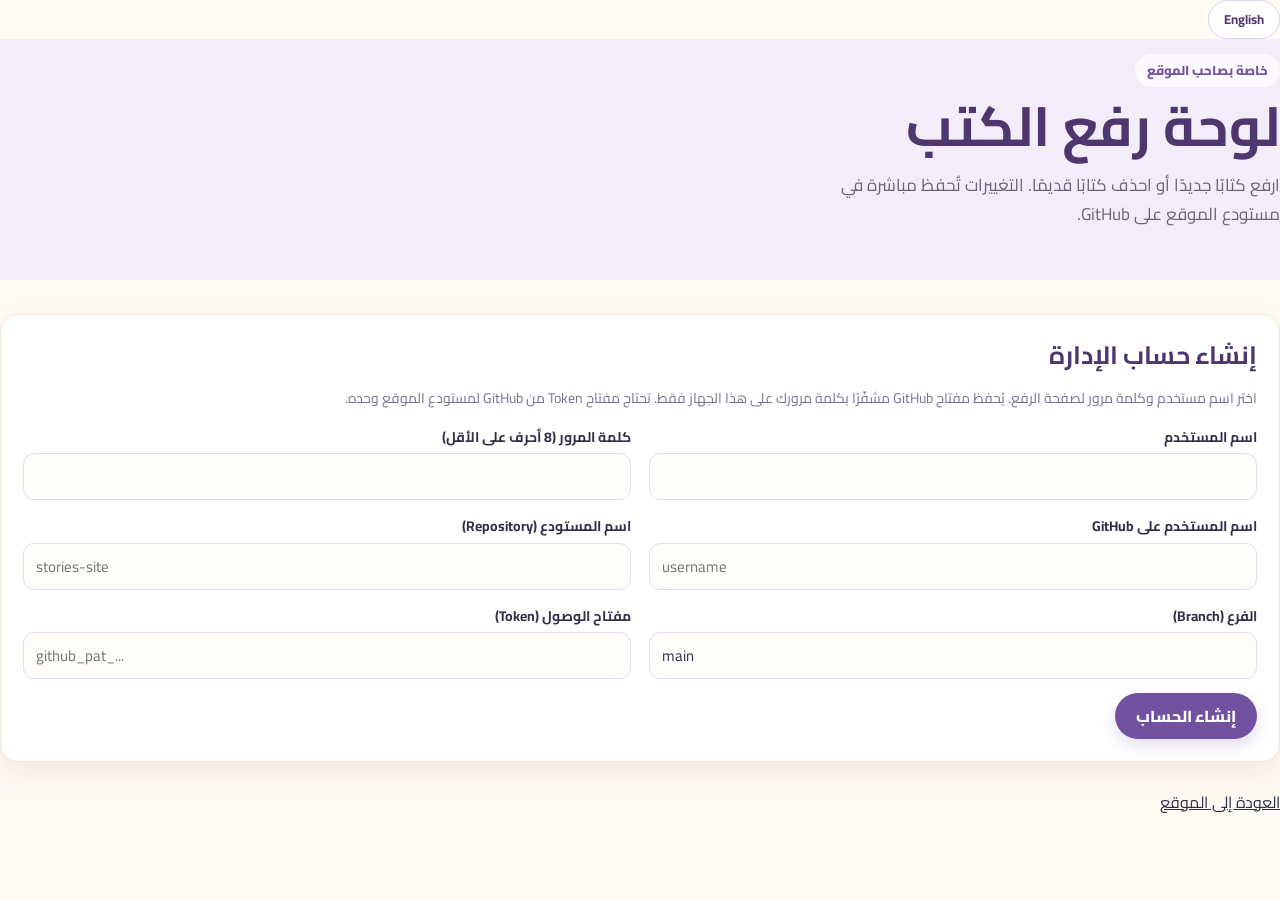
==== admin.html @ 0c84177f "Add files via upload" ====
<!doctype html>
<html lang="ar" dir="rtl">
<head>
<meta charset="utf-8">
<meta name="viewport" content="width=device-width, initial-scale=1, viewport-fit=cover">
<meta name="robots" content="noindex, nofollow">
<title>لوحة رفع الكتب</title>
<link rel="preconnect" href="https://fonts.googleapis.com">
<link rel="preconnect" href="https://fonts.gstatic.com" crossorigin>
<link rel="stylesheet" href="https://fonts.googleapis.com/css2?family=Cairo:wght@400;600;700&family=Fredoka:wght@500;600&family=Lalezar&display=swap">
<link rel="stylesheet" href="style.css">
</head>
<body>
<span id="admin-marker" hidden></span>

<header class="topbar">
  <div class="band-inner">
    <button type="button" id="lang-btn" class="lang-btn" data-i18n="langBtn">English</button>
  </div>
</header>

<div class="hero slim">
  <div class="band-inner">
    <div class="hero-text">
      <p class="eyebrow" data-i18n="aEyebrow">خاصة بصاحب الموقع</p>
      <h1 data-i18n="adminTitle">لوحة رفع الكتب</h1>
      <p class="lead" data-i18n="aLead">ارفع كتابًا جديدًا أو احذف كتابًا قديمًا.</p>
    </div>
  </div>
</div>

<main>
  <div class="band-inner">

    <!-- شاشة الدخول / الإعداد -->
    <section class="panel" id="lock-screen" aria-labelledby="lock-title">
      <h2 id="lock-title"></h2>
      <p class="note" id="lock-note"></p>
      <form id="lock-form" novalidate autocomplete="off">
        <div class="field">
          <label for="l-user" data-i18n="lUser">اسم المستخدم</label>
          <input type="text" id="l-user" dir="ltr" autocomplete="username">
        </div>
        <div class="field">
          <label for="l-pass" id="l-pass-label" data-i18n="lPass">كلمة المرور</label>
          <input type="password" id="l-pass" dir="ltr" autocomplete="current-password">
        </div>
        <div class="field setup-only">
          <label for="c-owner" data-i18n="cOwner">اسم المستخدم على GitHub</label>
          <input type="text" id="c-owner" dir="ltr" autocomplete="off" placeholder="username">
        </div>
        <div class="field setup-only">
          <label for="c-repo" data-i18n="cRepo">اسم المستودع</label>
          <input type="text" id="c-repo" dir="ltr" autocomplete="off" placeholder="stories-site">
        </div>
        <div class="field setup-only">
          <label for="c-branch" data-i18n="cBranch">الفرع</label>
          <input type="text" id="c-branch" dir="ltr" autocomplete="off" value="main">
        </div>
        <div class="field setup-only">
          <label for="c-token" data-i18n="cToken">مفتاح الوصول</label>
          <input type="password" id="c-token" dir="ltr" autocomplete="off" placeholder="github_pat_...">
        </div>
        <div class="form-foot">
          <button class="btn" type="submit" id="l-submit"></button>
          <button class="btn small danger" type="button" id="l-reset" data-i18n="lReset">نسيت كلمة المرور أو أريد البدء من جديد</button>
          <p class="status" id="l-status" role="status" aria-live="polite"></p>
        </div>
      </form>
    </section>

    <!-- لوحة الإدارة بعد الدخول -->
    <div id="app-screen" hidden>
      <section class="panel" aria-labelledby="add-title">
        <div class="section-head">
          <h2 id="add-title" data-i18n="addTitle">2. إضافة كتاب جديد</h2>
          <button class="btn small danger" type="button" id="logout" data-i18n="lLogout">تسجيل الخروج</button>
        </div>
        <p class="note" data-i18n="addNote">ملف الكتاب بصيغة PDF.</p>
        <p class="note" id="conn-info"></p>
        <form id="book-form" novalidate>
          <div class="field">
            <label for="f-title-ar" data-i18n="fTitleAr">عنوان القصة (عربي)</label>
            <input type="text" id="f-title-ar" maxlength="80" data-i18n-ph="fPhTitleAr" placeholder="">
          </div>
          <div class="field">
            <label for="f-title-en" data-i18n="fTitleEn">عنوان القصة (إنجليزي)</label>
            <input type="text" id="f-title-en" dir="ltr" maxlength="80" data-i18n-ph="fPhTitleEn" placeholder="">
          </div>
          <div class="field">
            <label for="f-age" data-i18n="fAge">الفئة العمرية</label>
            <select id="f-age">
              <option value="3-5" data-i18n="age_3-5">3 - 5 سنوات</option>
              <option value="6-8" data-i18n="age_6-8" selected>6 - 8 سنوات</option>
              <option value="9-12" data-i18n="age_9-12">9 - 12 سنة</option>
            </select>
          </div>
          <div class="field">
            <label for="f-category-ar" data-i18n="fCategoryAr">التصنيف (عربي، اختياري)</label>
            <input type="text" id="f-category-ar" maxlength="40">
          </div>
          <div class="field">
            <label for="f-category-en" data-i18n="fCategoryEn">Category (English, optional)</label>
            <input type="text" id="f-category-en" dir="ltr" maxlength="40">
          </div>
          <div class="field">
            <label for="f-pdf" data-i18n="fPdf">ملف الكتاب (PDF)</label>
            <input type="file" id="f-pdf" accept="application/pdf,.pdf">
          </div>
          <div class="field">
            <label for="f-sum-ar" data-i18n="fSumAr">نبذة قصيرة (عربي)</label>
            <textarea id="f-sum-ar" maxlength="300" data-i18n-ph="fPhSumAr" placeholder=""></textarea>
          </div>
          <div class="field">
            <label for="f-sum-en" data-i18n="fSumEn">نبذة قصيرة (إنجليزي)</label>
            <textarea id="f-sum-en" dir="ltr" maxlength="300" data-i18n-ph="fPhSumEn" placeholder=""></textarea>
          </div>
          <div class="field wide">
            <label for="f-cover" data-i18n="fCover">صورة الغلاف (اختياري)</label>
            <input type="file" id="f-cover" accept="image/png,image/jpeg,image/webp">
          </div>
          <div class="form-foot">
            <button class="btn" type="submit" id="f-submit" data-i18n="fSubmit">رفع الكتاب</button>
            <p class="status" id="f-status" role="status" aria-live="polite"></p>
          </div>
        </form>
      </section>

      <section class="panel" aria-labelledby="list-title" style="margin-top: 28px">
        <h2 id="list-title" data-i18n="listTitle">3. الكتب الحالية</h2>
        <ul class="manage" id="manage"></ul>
        <p class="status" id="m-status" role="status" aria-live="polite"></p>
      </section>
    </div>

    <p><a href="index.html" data-i18n="backSite">العودة إلى الموقع</a></p>
  </div>
</main>

<script src="i18n.js"></script>
<script>
(function () {
  var $ = function (id) { return document.getElementById(id); };
  var T = I18N.t;
  var VAULT = "stories-vault-v1";
  var MAX_PDF = 25 * 1024 * 1024;
  var session = null;     /* { owner, repo, branch, token } في الذاكرة فقط */
  var books = [];
  var armed = null;
  var busy = false;
  var resetArmed = false;

  function h(tag, attrs, kids) {
    var n = document.createElement(tag);
    Object.keys(attrs || {}).forEach(function (k) {
      if (k === "class") n.className = attrs[k];
      else if (k === "text") n.textContent = attrs[k];
      else if (k.slice(0, 2) === "on") n.addEventListener(k.slice(2), attrs[k]);
      else n.setAttribute(k, attrs[k]);
    });
    (kids || []).forEach(function (c) { if (c) n.appendChild(c); });
    return n;
  }

  function say(id, text, kind) {
    var s = $(id);
    s.textContent = text || "";
    s.className = "status" + (kind ? " " + kind : "");
  }

  /* ---------- التشفير: كلمة المرور تحمي مفتاح GitHub على هذا الجهاز ---------- */
  var enc = new TextEncoder(), dec = new TextDecoder();
  function b64(buf) { var a = new Uint8Array(buf), s = ""; for (var i = 0; i < a.length; i++) s += String.fromCharCode(a[i]); return btoa(s); }
  function unb64(s) { var b = atob(s), a = new Uint8Array(b.length); for (var i = 0; i < b.length; i++) a[i] = b.charCodeAt(i); return a; }
  function hasCrypto() { return !!(window.crypto && crypto.subtle); }

  function deriveKey(user, pass, salt) {
    return crypto.subtle.importKey("raw", enc.encode(user.trim().toLowerCase() + ":" + pass), "PBKDF2", false, ["deriveKey"])
      .then(function (k) {
        return crypto.subtle.deriveKey(
          { name: "PBKDF2", salt: salt, iterations: 200000, hash: "SHA-256" },
          k, { name: "AES-GCM", length: 256 }, false, ["encrypt", "decrypt"]);
      });
  }
  function seal(user, pass, obj) {
    var salt = crypto.getRandomValues(new Uint8Array(16));
    var iv = crypto.getRandomValues(new Uint8Array(12));
    return deriveKey(user, pass, salt).then(function (key) {
      return crypto.subtle.encrypt({ name: "AES-GCM", iv: iv }, key, enc.encode(JSON.stringify(obj)));
    }).then(function (ct) {
      return { v: 1, salt: b64(salt), iv: b64(iv), data: b64(ct) };
    });
  }
  function unseal(user, pass, v) {
    return deriveKey(user, pass, unb64(v.salt)).then(function (key) {
      return crypto.subtle.decrypt({ name: "AES-GCM", iv: unb64(v.iv) }, key, unb64(v.data));
    }).then(function (pt) { return JSON.parse(dec.decode(pt)); });
  }
  function getVault() { try { return JSON.parse(localStorage.getItem(VAULT) || "null"); } catch (e) { return null; } }

  /* ---------- شاشة الدخول ---------- */
  function showLock() {
    var hasVault = !!getVault();
    $("lock-title").textContent = T(hasVault ? "loginTitle" : "setupTitle");
    $("lock-note").textContent = T(hasVault ? "loginNote" : "setupNote");
    $("l-submit").textContent = T(hasVault ? "lLoginBtn" : "lSetupBtn");
    $("l-pass-label").textContent = T(hasVault ? "lPass" : "lPassNew");
    $("l-pass").setAttribute("autocomplete", hasVault ? "current-password" : "new-password");
    document.querySelectorAll(".setup-only").forEach(function (n) { n.hidden = hasVault; });
    $("l-reset").hidden = !hasVault;
    $("l-reset").textContent = T(resetArmed ? "lResetConfirm" : "lReset");
    $("lock-screen").hidden = !!session;
    $("app-screen").hidden = !session;
    if (session) $("conn-info").textContent = T("connInfo") + session.owner + "/" + session.repo + " (" + session.branch + ")";
  }

  $("lock-form").addEventListener("submit", function (ev) {
    ev.preventDefault();
    if (busy) return;
    if (!hasCrypto()) { say("l-status", T("eNoCrypto"), "err"); return; }
    var user = $("l-user").value.trim(), pass = $("l-pass").value;
    if (!user || !pass) { say("l-status", T("mNeedUser"), "err"); return; }
    var vault = getVault();
    busy = true; $("l-submit").disabled = true; say("l-status", "…");

    var job;
    if (vault) {
      job = unseal(user, pass, vault).catch(function () { var e = new Error("wrong"); e.wrong = true; throw e; });
    } else {
      var cfg = {
        owner: $("c-owner").value.trim(), repo: $("c-repo").value.trim(),
        branch: $("c-branch").value.trim() || "main", token: $("c-token").value.trim()
      };
      if (pass.length < 8) { busy = false; $("l-submit").disabled = false; say("l-status", T("ePassShort"), "err"); return; }
      if (!cfg.owner || !cfg.repo || !cfg.token) { busy = false; $("l-submit").disabled = false; say("l-status", T("mNeedConn"), "err"); return; }
      job = seal(user, pass, cfg).then(function (v) {
        try { localStorage.setItem(VAULT, JSON.stringify(v)); } catch (e) {}
        return cfg;
      });
    }
    job.then(function (cfg) {
      session = cfg;
      $("l-pass").value = ""; $("c-token").value = "";
      say("l-status", "");
      showLock();
      refresh();
    }).catch(function (e) {
      say("l-status", e && e.wrong ? T("eWrong") : T("eOther"), "err");
    }).then(function () { busy = false; $("l-submit").disabled = false; });
  });

  $("l-reset").addEventListener("click", function () {
    if (!resetArmed) {
      resetArmed = true; showLock();
      setTimeout(function () { resetArmed = false; showLock(); }, 5000);
      return;
    }
    try { localStorage.removeItem(VAULT); } catch (e) {}
    resetArmed = false; session = null; say("l-status", ""); showLock();
  });

  $("logout").addEventListener("click", function () {
    session = null; books = []; renderList(); say("l-status", ""); showLock();
  });

  /* ---------- GitHub ---------- */
  function gh(method, path, body) {
    var c = session;
    var url = "https://api.github.com/repos/" + encodeURIComponent(c.owner) + "/" + encodeURIComponent(c.repo) + "/contents/" + path;
    if (method === "GET") url += "?ref=" + encodeURIComponent(c.branch) + "&t=" + Date.now();
    return fetch(url, {
      method: method,
      headers: {
        "Authorization": "Bearer " + c.token,
        "Accept": "application/vnd.github+json",
        "X-GitHub-Api-Version": "2022-11-28"
      },
      body: body ? JSON.stringify(body) : undefined
    }).then(function (r) {
      if (r.status === 204) return {};
      return r.json().catch(function () { return {}; }).then(function (j) {
        if (!r.ok) { var e = new Error(j.message || r.status); e.status = r.status; throw e; }
        return j;
      });
    });
  }

  function errText(e) {
    var s = e && e.status;
    if (s === 401) return T("e401");
    if (s === 403) return T("e403");
    if (s === 404) return T("e404");
    if (s === 409 || s === 422) return T("e409");
    if (!s) return T("eNet");
    return T("eOther") + " (" + s + ")";
  }

  function blobB64(blob) {
    return new Promise(function (res, rej) {
      var r = new FileReader();
      r.onload = function () { res(String(r.result).split(",")[1]); };
      r.onerror = rej;
      r.readAsDataURL(blob);
    });
  }
  function textB64(s) { return b64(enc.encode(s)); }
  function b64Text(s) { return dec.decode(unb64(s.replace(/\s/g, ""))); }

  function shrinkCover(file) {
    return new Promise(function (res, rej) {
      var img = new Image();
      var url = URL.createObjectURL(file);
      img.onload = function () {
        var w = Math.min(600, img.width), ratio = img.width ? w / img.width : 1;
        var cv = document.createElement("canvas");
        cv.width = Math.round(img.width * ratio);
        cv.height = Math.round(img.height * ratio);
        cv.getContext("2d").drawImage(img, 0, 0, cv.width, cv.height);
        URL.revokeObjectURL(url);
        cv.toBlob(function (b) { b ? res(b) : rej(new Error("cover")); }, "image/jpeg", 0.85);
      };
      img.onerror = function () { URL.revokeObjectURL(url); rej(new Error("cover")); };
      img.src = url;
    });
  }

  function loadBooks() {
    return gh("GET", "books.json").then(function (f) {
      var list = [];
      try { list = JSON.parse(b64Text(f.content)); } catch (e) { list = []; }
      return { list: Array.isArray(list) ? list : [], sha: f.sha };
    }).catch(function (e) {
      if (e.status === 404) return { list: [], sha: null };
      throw e;
    });
  }
  function saveBooks(list, sha, message) {
    var body = { message: message, content: textB64(JSON.stringify(list, null, 2) + "\n"), branch: session.branch };
    if (sha) body.sha = sha;
    return gh("PUT", "books.json", body);
  }

  function renderList() {
    var ul = $("manage");
    ul.textContent = "";
    if (!books.length) {
      ul.appendChild(h("li", {}, [h("span", { class: "t", text: T("noBooks") })]));
      return;
    }
    books.forEach(function (b) {
      var isArmed = armed === b.id;
      var ageKey = "age_" + b.age;
      ul.appendChild(h("li", {}, [
        h("span", { class: "t" }, [document.createTextNode(I18N.pick(b, "title")), h("small", { text: T(ageKey) === ageKey ? (b.age || "") : T(ageKey) })]),
        h("button", {
          class: "btn small danger", type: "button", text: isArmed ? T("delConfirm") : T("del"),
          onclick: function () {
            if (!isArmed) {
              armed = b.id; renderList();
              setTimeout(function () { if (armed === b.id) { armed = null; renderList(); } }, 4000);
            } else { removeBook(b); }
          }
        })
      ]));
    });
  }

  function refresh() {
    say("m-status", T("mChecking"));
    return loadBooks().then(function (r) {
      books = r.list;
      renderList();
      say("m-status", T("mConnected") + books.length, "ok");
    }).catch(function (e) { say("m-status", errText(e), "err"); });
  }

  $("book-form").addEventListener("submit", function (ev) {
    ev.preventDefault();
    if (busy || !session) return;
    var titleAr = $("f-title-ar").value.trim(), titleEn = $("f-title-en").value.trim();
    var pdf = $("f-pdf").files[0];
    var cover = $("f-cover").files[0];
    if (!titleAr && !titleEn) { say("f-status", T("mNeedTitle"), "err"); return; }
    if (!pdf) { say("f-status", T("mNeedPdf"), "err"); return; }
    if (pdf.size > MAX_PDF) { say("f-status", T("mPdfBig"), "err"); return; }

    busy = true;
    $("f-submit").disabled = true;
    var id = "b" + Date.now().toString(36);
    var filePath = "books/" + id + ".pdf";
    var coverPath = cover ? "covers/" + id + ".jpg" : "";
    var branch = session.branch;
    var label = titleEn || titleAr;

    say("f-status", T("mUpPdf"));
    blobB64(pdf).then(function (data) {
      return gh("PUT", filePath, { message: "Add book: " + label, content: data, branch: branch });
    }).then(function () {
      if (!cover) return null;
      say("f-status", T("mUpCover"));
      return shrinkCover(cover).then(blobB64).then(function (data) {
        return gh("PUT", coverPath, { message: "Cover: " + label, content: data, branch: branch });
      });
    }).then(function () {
      say("f-status", T("mUpList"));
      return loadBooks();
    }).then(function (r) {
      var book = {
        id: id, title: titleAr, titleEn: titleEn,
        summary: $("f-sum-ar").value.trim(), summaryEn: $("f-sum-en").value.trim(),
        age: $("f-age").value, file: filePath, cover: coverPath,
        category: $("f-category-ar").value.trim(), categoryEn: $("f-category-en").value.trim()
      };
      var next = [book].concat(r.list);
      return saveBooks(next, r.sha, "Update book list").then(function () { books = next; });
    }).then(function () {
      $("book-form").reset();
      renderList();
      say("f-status", T("mDone"), "ok");
    }).catch(function (e) {
      say("f-status", errText(e), "err");
    }).then(function () { busy = false; $("f-submit").disabled = false; });
  });

  function removeBook(b) {
    if (busy || !session) return;
    busy = true;
    armed = null;
    var branch = session.branch;
    loadBooks().then(function (r) {
      var next = r.list.filter(function (x) { return x.id !== b.id; });
      return saveBooks(next, r.sha, "Remove book: " + (b.titleEn || b.title || "")).then(function () { books = next; });
    }).then(function () {
      var paths = [b.file, b.cover].filter(Boolean);
      return Promise.all(paths.map(function (p) {
        return gh("GET", p).then(function (f) {
          return gh("DELETE", p, { message: "Remove file", sha: f.sha, branch: branch });
        }).catch(function () {});
      }));
    }).then(function () {
      renderList();
      say("m-status", T("mDeleted"), "ok");
    }).catch(function (e) {
      say("m-status", errText(e), "err");
      renderList();
    }).then(function () { busy = false; });
  }

  I18N.on(function () { showLock(); renderList(); });
  showLock();
})();
</script>
</body>
</html>
---- style.css ----
:root {
  --color-page: #fffaf2;
  --color-paper: #ffffff;
  --color-ink: #303048;
  --color-muted: #74738a;
  --color-line: #eee6d9;
  --color-purple: #7252a0;
  --color-purple-dark: #4e376e;
  --color-purple-soft: #f0eafa;
  --color-coral: #ef816c;
  --color-yellow: #f5c85b;
  --color-mint: #85c8ad;
  --color-danger: #bc5263;
  --font-body: "Cairo", "Segoe UI", Tahoma, Arial, sans-serif;
  --font-display: "Fredoka", "Cairo", "Segoe UI", Tahoma, sans-serif;
  --content-width: 1120px;
  --shadow-card: 0 12px 32px rgba(78, 55, 110, .08);
  color-scheme: light;
}
html[lang="ar"] { --font-display: "Cairo", "Segoe UI", Tahoma, sans-serif; }
* { box-sizing: border-box; }
html { scroll-behavior: smooth; }
body { margin: 0; background: var(--color-page); color: var(--color-ink); font: 16px/1.75 var(--font-body); text-align: start; }
button, input, select, textarea { font: inherit; }
a { color: inherit; }
img { display: block; max-width: 100%; }
[hidden] { display: none !important; }
.container { width: min(var(--content-width), calc(100% - 40px)); margin-inline: auto; }
.sr-only { position: absolute; width: 1px; height: 1px; padding: 0; margin: -1px; overflow: hidden; clip: rect(0,0,0,0); white-space: nowrap; border: 0; }

/* Public pages */
.site-header { position: relative; z-index: 2; background: var(--color-page); }
.nav-row { min-height: 78px; display: flex; align-items: center; justify-content: space-between; gap: 24px; }
.brand { display: inline-flex; align-items: center; gap: 10px; color: var(--color-purple-dark); text-decoration: none; font-weight: 800; font-size: 19px; white-space: nowrap; }
.brand-mark { display: grid; place-items: center; width: 38px; height: 38px; border-radius: 13px; color: var(--color-purple-dark); background: #eee7fa; font-size: 24px; }
.main-nav { display: flex; align-items: center; gap: clamp(14px, 3vw, 34px); }
.main-nav a { color: #615d70; text-decoration: none; font-weight: 700; font-size: 14px; transition: color .18s ease; }
.main-nav a:hover, .main-nav a:focus-visible { color: var(--color-purple); }
.nav-admin { padding: 7px 14px; border: 1px solid var(--color-line); border-radius: 999px; }
.lang-btn { border: 1px solid #ddd1ee; border-radius: 999px; background: #fff; color: var(--color-purple-dark); cursor: pointer; font-weight: 700; font-size: 13px; padding: 7px 15px; transition: background .18s ease, transform .18s ease; }
.lang-btn:hover { background: var(--color-purple-soft); transform: translateY(-1px); }
.lang-btn:focus-visible, .btn:focus-visible, .chip:focus-visible, .story-open:focus-visible, .text-button:focus-visible, .back-link:focus-visible, input:focus-visible { outline: 3px solid var(--color-yellow); outline-offset: 3px; }
.welcome { overflow: hidden; background: #f3edf9; }
.welcome-grid { min-height: 440px; display: grid; grid-template-columns: 1.05fr .95fr; align-items: center; gap: 46px; padding-block: 40px 52px; }
.welcome-copy { max-width: 570px; }
.eyebrow, .section-kicker { color: var(--color-purple); font-size: 13px; font-weight: 800; }
.eyebrow { display: inline-flex; align-items: center; gap: 8px; padding: 5px 12px; border-radius: 999px; background: rgba(255,255,255,.7); }
.eyebrow > span:first-child { color: var(--color-coral); }
h1, h2, h3, p { margin-top: 0; }
.welcome h1 { margin: 19px 0 12px; color: var(--color-purple-dark); font: 700 clamp(36px, 5.2vw, 58px)/1.2 var(--font-display); letter-spacing: -.02em; }
.title-accent { color: var(--color-coral); }
.lead { max-width: 45ch; margin-bottom: 22px; color: #69647b; font-size: 17px; }
.btn { display: inline-flex; align-items: center; justify-content: center; gap: 12px; min-height: 46px; padding: 9px 21px; border: 0; border-radius: 999px; background: var(--color-purple); color: #fff; text-decoration: none; font-weight: 800; cursor: pointer; box-shadow: 0 7px 16px rgba(114,82,160,.2); transition: transform .18s ease, background .18s ease, box-shadow .18s ease; }
.btn:hover { background: var(--color-purple-dark); transform: translateY(-2px); box-shadow: 0 10px 20px rgba(114,82,160,.25); }
.btn.small { min-height: 36px; padding: 5px 15px; font-size: 13px; }
.welcome .btn > span:last-child { font-size: 20px; line-height: 1; }
[dir="rtl"] .welcome .btn > span:last-child, [dir="rtl"] .back-link > span:first-child { transform: scaleX(-1); }
.welcome-note { margin-top: 17px; color: var(--color-muted); font-size: 13px; font-weight: 700; }
.welcome-note span { color: #e2a72d; }
.welcome-art { min-height: 310px; position: relative; display: grid; place-items: center; }
.art-sun { position: absolute; top: 18px; right: 18%; width: 78px; aspect-ratio: 1; border-radius: 50%; background: #f6d778; }
.art-star { position: absolute; color: var(--color-coral); }
.star-one { top: 49px; left: 16%; font-size: 31px; }
.star-two { top: 132px; right: 11%; font-size: 27px; color: var(--color-purple); }
.art-cloud { position: absolute; width: 86px; height: 27px; border-radius: 99px; background: #fff; opacity: .85; }
.art-cloud::before, .art-cloud::after { content: ""; position: absolute; bottom: 9px; width: 38px; height: 38px; border-radius: 50%; background: inherit; }
.art-cloud::before { left: 13px; }.art-cloud::after { right: 12px; width: 29px; height: 29px; }
.cloud-one { top: 89px; right: 5%; transform: scale(.75); }.cloud-two { top: 36px; left: 8%; transform: scale(.6); }
.art-book { z-index: 1; position: relative; width: 210px; height: 160px; margin-top: 75px; border-radius: 18px 18px 11px 11px; background: #fff; box-shadow: 0 18px 0 #d7c6ec, 0 25px 40px rgba(76,55,104,.15); transform: rotate(-4deg); }
.art-book::before { content: ""; position: absolute; inset: 0 auto 0 50%; width: 2px; background: #eadff4; }
.art-book span { position: absolute; left: 24px; width: 62px; height: 6px; border-radius: 8px; background: #eadff4; }
.art-book span:nth-child(1) { top: 36px; }.art-book span:nth-child(2) { top: 51px; width: 48px; }.art-book span:nth-child(3) { top: 66px; width: 55px; }
.art-book i { position: absolute; right: 30px; top: 44px; color: var(--color-coral); font-size: 49px; font-style: normal; }
.art-ground { position: absolute; bottom: 19px; left: 8%; right: 7%; height: 12px; border-radius: 50%; background: #ded2ec; }

.library-section { padding-block: 68px 74px; }
.section-heading { display: flex; align-items: end; justify-content: space-between; gap: 20px; margin-bottom: 24px; }
.section-kicker { display: block; margin-bottom: 4px; }
.section-heading h2, .about-card h2 { margin-bottom: 0; color: var(--color-purple-dark); font: 800 clamp(26px, 3vw, 34px)/1.35 var(--font-display); }
.section-intro { margin: 0 0 4px; color: var(--color-muted); font-size: 14px; }
.library-tools { display: flex; align-items: center; justify-content: space-between; flex-wrap: wrap; gap: 14px; padding: 14px; border: 1px solid var(--color-line); border-radius: 18px; background: #fff; box-shadow: 0 5px 18px rgba(78,55,110,.035); margin-bottom: 28px; }
.search-box { display: flex; align-items: center; gap: 9px; width: min(100%, 360px); min-height: 42px; padding-inline: 12px; border: 1px solid var(--color-line); border-radius: 12px; background: var(--color-page); color: var(--color-purple); }
.search-box > span:first-child { font-size: 25px; line-height: 1; }
.search-box input { width: 100%; min-width: 0; padding: 4px 0; border: 0; outline: 0; background: transparent; color: var(--color-ink); }
.search-box input:focus-visible { outline: 0; }
.search-box input::placeholder { color: #aaa4b3; }
.chips { display: flex; flex-wrap: wrap; gap: 8px; }
.chip { min-height: 36px; padding: 4px 14px; border: 1px solid #e6ddf0; border-radius: 999px; background: #fff; color: var(--color-purple-dark); cursor: pointer; font-size: 13px; font-weight: 700; transition: background .18s ease, color .18s ease, border .18s ease; }
.chip:hover, .chip[aria-pressed="true"] { border-color: var(--color-purple); background: var(--color-purple); color: #fff; }
.story-grid { display: grid; grid-template-columns: repeat(auto-fill, minmax(220px, 1fr)); gap: 23px; }
.story-card { overflow: hidden; display: flex; flex-direction: column; min-width: 0; border: 1px solid #f0e9df; border-radius: 18px; background: var(--color-paper); box-shadow: var(--shadow-card); transition: transform .2s ease, box-shadow .2s ease; }
.story-card:hover { transform: translateY(-4px); box-shadow: 0 18px 38px rgba(78,55,110,.13); }
.cover-art { position: relative; overflow: hidden; display: grid; aspect-ratio: 4 / 3; place-items: center; background: #f4ebfa; }
.story-card:nth-child(4n + 2) .cover-art { background: #fff1e9; }.story-card:nth-child(4n + 3) .cover-art { background: #e8f4ed; }.story-card:nth-child(4n + 4) .cover-art { background: #fff5d8; }
.cover-placeholder { display: flex; flex-direction: column; align-items: center; gap: 8px; width: 100%; padding: 18px; color: var(--color-purple-dark); text-align: center; }
.cover-flower { color: var(--color-coral); font-size: 43px; line-height: 1.2; }
.cover-placeholder b { max-width: 24ch; font: 700 17px/1.4 var(--font-display); }
.cover-art img { display: none; position: absolute; inset: 0; width: 100%; height: 100%; object-fit: cover; }
.cover-art.has-image img { display: block; }
.story-card-content { display: flex; flex: 1; flex-direction: column; align-items: flex-start; gap: 9px; padding: 16px 17px 18px; }
.age-tag { display: inline-flex; align-items: center; min-height: 25px; padding: 1px 10px; border-radius: 999px; background: #e8f4ed; color: #38775d; font-size: 12px; font-weight: 800; }
.story-card h3 { margin: 0; color: var(--color-purple-dark); font: 700 18px/1.4 var(--font-display); overflow-wrap: anywhere; }
.summary { display: -webkit-box; overflow: hidden; margin: 0; color: #777386; font-size: 13px; line-height: 1.7; -webkit-box-orient: vertical; -webkit-line-clamp: 3; }
.summary.muted { color: #a39eab; }
.story-open { display: inline-flex; align-items: center; min-height: 34px; margin-top: auto; padding-top: 7px; color: var(--color-purple); text-decoration: none; font-size: 13px; font-weight: 800; }
.story-open::after { content: "→"; margin-inline-start: 7px; transition: transform .18s ease; }.story-open:hover::after { transform: translateX(3px); }[dir="rtl"] .story-open::after { content: "←"; }
.empty-state { display: flex; flex-direction: column; align-items: center; justify-content: center; min-height: 260px; padding: 34px 20px; border: 1px dashed #ddcfe9; border-radius: 20px; background: #fbf8fe; color: var(--color-muted); text-align: center; }
.empty-icon { display: grid; place-items: center; width: 62px; height: 62px; margin-bottom: 12px; border-radius: 50%; background: #f0eafa; color: var(--color-purple); font-size: 29px; }
.empty-state h3, .empty-state h1 { margin: 0 0 4px; color: var(--color-purple-dark); font: 700 22px/1.4 var(--font-display); }
.empty-state p { max-width: 52ch; margin: 0; font-size: 14px; }
.text-button { margin-top: 12px; padding: 4px 8px; border: 0; background: transparent; color: var(--color-purple); cursor: pointer; font-weight: 800; }
.about-section { padding-block: 0 68px; }
.about-card { position: relative; display: flex; align-items: center; gap: 20px; overflow: hidden; padding: 25px 30px; border-radius: 20px; background: #f4edf9; }
.about-icon { display: grid; flex: 0 0 auto; place-items: center; width: 58px; height: 58px; border-radius: 17px; background: #fff; font-size: 29px; }
.about-card h2 { margin-bottom: 5px; font-size: 21px; }.about-card p { max-width: 70ch; margin: 0; color: #6f6a7c; font-size: 14px; }
.about-spark { align-self: flex-start; margin-inline-start: auto; color: var(--color-coral); font-size: 29px; }
.site-footer { border-top: 1px solid var(--color-line); background: #fff; }
.footer-row { min-height: 70px; display: flex; align-items: center; justify-content: space-between; gap: 12px; color: var(--color-muted); font-size: 13px; }
.footer-row a { color: var(--color-purple); font-weight: 700; text-decoration: none; white-space: nowrap; }

/* Story detail and optional media */
.story-page { min-height: 65vh; padding-block: 26px 60px; }
.back-link { display: inline-flex; align-items: center; gap: 8px; margin-bottom: 18px; color: var(--color-purple); font-size: 14px; font-weight: 800; text-decoration: none; }
.story-detail { max-width: 900px; margin-inline: auto; }
.story-heading { padding: 27px clamp(19px, 5vw, 46px); border-radius: 20px; background: #f3edf9; text-align: center; }
.story-cover { width: min(100%, 230px); max-height: 300px; margin: 0 auto 18px; border-radius: 14px; object-fit: cover; box-shadow: var(--shadow-card); }
.category-detail { margin-inline-start: 7px; background: #fff1e9; color: #a55d43; }
.story-heading h1 { margin: 10px 0; color: var(--color-purple-dark); font: 800 clamp(29px, 5vw, 44px)/1.3 var(--font-display); overflow-wrap: anywhere; }
.story-heading p { max-width: 66ch; margin: 0 auto; color: #6f6a7c; }
.reader-panel, .story-text-panel, .gallery-panel, .audio-panel { margin-top: 22px; padding: clamp(16px, 3vw, 25px); border: 1px solid var(--color-line); border-radius: 18px; background: #fff; box-shadow: var(--shadow-card); }
.reader-heading { display: flex; align-items: center; justify-content: space-between; gap: 12px; }
.reader-heading h2, .story-text-panel h2, .gallery-panel h2, .audio-panel h2 { margin: 0; color: var(--color-purple-dark); font: 700 21px/1.4 var(--font-display); }
.reader-hint { margin: 10px 0; color: var(--color-muted); font-size: 13px; }
.pdf-reader { display: block; width: 100%; height: min(75vh, 850px); min-height: 440px; border: 1px solid var(--color-line); border-radius: 11px; background: var(--color-page); }
.story-text-body { max-width: 70ch; margin: 15px auto 0; color: #4f4b5c; font-size: 17px; line-height: 2; white-space: pre-line; overflow-wrap: anywhere; }
.gallery-frame { position: relative; display: grid; min-height: 240px; margin-top: 14px; place-items: center; overflow: hidden; border-radius: 13px; background: #f8f5fa; }
.gallery-frame img { max-height: 65vh; object-fit: contain; }
.gallery-control { display: flex; align-items: center; justify-content: center; gap: 18px; margin-top: 12px; }
.gallery-control button { min-height: 38px; padding: 4px 14px; border: 1px solid #ddd1ee; border-radius: 999px; background: #fff; color: var(--color-purple-dark); cursor: pointer; font-weight: 700; }
.gallery-count { color: var(--color-muted); font-size: 13px; }
.audio-panel audio { display: block; width: 100%; margin-top: 14px; }
.story-empty { margin-top: 24px; }.story-empty .btn { margin-top: 15px; }

/* Existing admin page */
.hero { background: #f3edf9; color: var(--color-ink); }
.hero .band-inner { display: grid; grid-template-columns: 1.2fr 1fr; align-items: center; gap: 24px; padding-block: 24px 40px; }
.hero.slim .band-inner { grid-template-columns: 1fr; padding-block: 15px 28px; }
.hero-text { min-width: 0; }.hero .eyebrow { margin-bottom: 6px; }.hero .lead { color: #69647b; }
.hero h1 { margin: 0 0 12px; color: var(--color-purple-dark); font: 700 clamp(36px, 6vw, 55px)/1.2 var(--font-display); }
.hero-art { display: flex; min-width: 0; justify-content: center; }.hero-art svg { display: block; width: 100%; max-width: 280px; height: auto; }
main .band-inner { display: flex; flex-direction: column; gap: 26px; padding-block: 34px 55px; }
.section-head { display: flex; flex-wrap: wrap; align-items: baseline; justify-content: space-between; gap: 10px 20px; }
.panel { display: flex; flex-direction: column; gap: 14px; padding: 22px; border: 1px solid var(--color-line); border-radius: 18px; background: #fff; box-shadow: var(--shadow-card); }
.panel h2 { margin: 0; color: var(--color-purple-dark); font: 700 25px/1.4 var(--font-display); }
.panel .note { margin: 0; color: var(--color-muted); font-size: 14px; }
form { display: grid; grid-template-columns: repeat(2, minmax(0, 1fr)); gap: 14px 18px; }
.field { display: flex; flex-direction: column; gap: 4px; min-width: 0; }.field.wide, .form-foot { grid-column: 1 / -1; }
label { font-size: 14px; font-weight: 700; }
input[type="text"], input[type="password"], select, textarea, input[type="file"] { width: 100%; min-width: 0; padding: 8px 12px; border: 1px solid #e4dceb; border-radius: 11px; background: #fffdfa; color: var(--color-ink); font: 15px var(--font-body); }
input[dir="ltr"] { direction: ltr; text-align: left; }
textarea { min-height: 84px; resize: vertical; }
.form-foot { display: flex; flex-wrap: wrap; align-items: center; gap: 12px 16px; }
.btn.danger { border: 1px solid var(--color-danger); background: #fff; color: var(--color-danger); box-shadow: none; }.btn.danger:hover { background: #fff3f3; }
.btn[disabled] { opacity: .6; cursor: progress; }
.status { margin: 0; font-size: 14px; font-weight: 700; }.status.err { color: var(--color-danger); }.status.ok { color: #33785d; }
.manage { display: flex; flex-direction: column; gap: 10px; margin: 0; padding: 0; list-style: none; }
.manage li { display: flex; flex-wrap: wrap; align-items: center; justify-content: space-between; gap: 8px 16px; padding: 10px 14px; border: 1px solid var(--color-line); border-radius: 13px; }
.manage .t { min-width: 0; overflow-wrap: anywhere; font-weight: 700; }.manage .t small { display: block; color: var(--color-muted); font-weight: 400; }
footer:not(.site-footer) { border-top: 1px solid var(--color-line); background: #fff; }footer:not(.site-footer) .band-inner { padding-block: 20px 26px; color: var(--color-muted); font-size: 14px; }

@media (max-width: 720px) {
  .container { width: min(100% - 30px, var(--content-width)); }
  .nav-row { min-height: 68px; gap: 10px; flex-wrap: wrap; padding-block: 10px; }
  .brand { font-size: 16px; }.brand-mark { width: 34px; height: 34px; }
  .main-nav { order: 3; width: 100%; justify-content: center; gap: 18px; padding-top: 5px; }
  .main-nav a { font-size: 12px; }.nav-admin { padding: 4px 9px; }
  .welcome-grid { min-height: auto; grid-template-columns: 1fr; gap: 12px; padding-block: 26px 36px; }
  .welcome-copy { order: 1; }.welcome-art { order: 0; min-height: 210px; }
  .art-book { width: 165px; height: 120px; margin-top: 55px; }.art-book span { left: 20px; }.art-book span:nth-child(1) { top: 27px; }.art-book span:nth-child(2) { top: 41px; }.art-book span:nth-child(3) { top: 55px; }.art-book i { top: 31px; right: 24px; font-size: 41px; }
  .art-sun { width: 58px; }.art-ground { bottom: 13px; }
  .welcome h1 { font-size: clamp(35px, 10vw, 48px); }.lead { font-size: 15px; }
  .library-section { padding-block: 45px 50px; }.section-heading { align-items: flex-start; flex-direction: column; gap: 5px; }
  .library-tools { align-items: stretch; padding: 11px; }.search-box { width: 100%; }.chips { gap: 6px; }.chip { min-height: 34px; padding-inline: 11px; font-size: 12px; }
  .story-grid { grid-template-columns: repeat(2, minmax(0, 1fr)); gap: 13px; }.story-card { border-radius: 14px; }.story-card-content { gap: 7px; padding: 12px; }.story-card h3 { font-size: 15px; }.summary { font-size: 12px; }.cover-placeholder b { font-size: 14px; }
  .about-section { padding-bottom: 45px; }.about-card { align-items: flex-start; gap: 13px; padding: 19px 16px; }.about-icon { width: 42px; height: 42px; border-radius: 13px; font-size: 22px; }.about-card h2 { font-size: 17px; }.about-card p { font-size: 12px; }.about-spark { display: none; }
  .footer-row { min-height: 62px; font-size: 11px; }
  .hero .band-inner { grid-template-columns: 1fr; padding-block: 14px 28px; }.hero-art { order: -1; justify-content: flex-start; }.hero-art svg { max-width: 160px; }
  form { grid-template-columns: 1fr; }.form-foot, .field.wide { grid-column: auto; }.panel { padding: 16px; }
  .pdf-reader { min-height: 360px; height: 70vh; }.reader-heading { align-items: flex-start; flex-direction: column; }.story-text-body { font-size: 16px; }
}
@media (max-width: 380px) { .story-grid { grid-template-columns: 1fr; }.cover-art { aspect-ratio: 16 / 9; } }
@media (prefers-reduced-motion: reduce) { *, *::before, *::after { scroll-behavior: auto !important; transition-duration: .01ms !important; } }
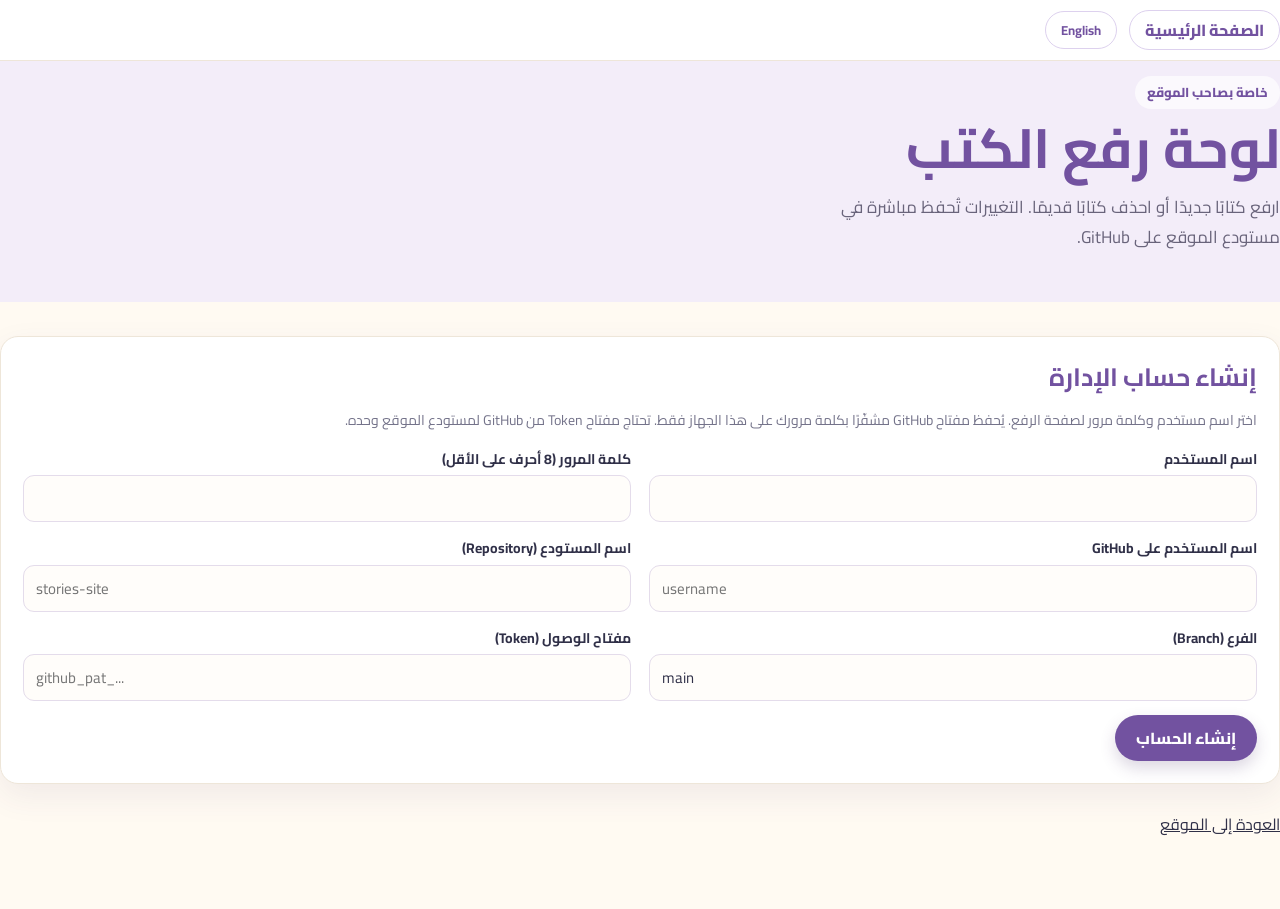
==== commit e61cffc6: "Add files via upload" ====
--- a/admin.html
+++ b/admin.html
@@ -15,6 +15,7 @@
 
 <header class="topbar">
   <div class="band-inner">
+    <a class="admin-home-link" href="index.html" data-i18n="homePage">الصفحة الرئيسية</a>
     <button type="button" id="lang-btn" class="lang-btn" data-i18n="langBtn">English</button>
   </div>
 </header>
@@ -71,6 +72,55 @@
 
     <!-- لوحة الإدارة بعد الدخول -->
     <div id="app-screen" hidden>
+      <section class="panel settings-panel" aria-labelledby="settings-title">
+        <div class="section-head"><h2 id="settings-title" data-i18n="siteSettingsTitle">إعدادات الموقع</h2></div>
+        <p class="note" data-i18n="settingsNote">تُحفظ الإعدادات في site-config.json عبر GitHub عند الضغط على حفظ.</p>
+        <form id="site-settings-form" class="settings-form">
+          <fieldset class="settings-group"><legend data-i18n="settingsIdentity">هوية الموقع</legend>
+            <div class="settings-fields">
+              <div class="field"><label for="setting-name-ar" data-i18n="siteNameAr">اسم الموقع بالعربية</label><input id="setting-name-ar" type="text" maxlength="100"></div>
+              <div class="field"><label for="setting-name-en" data-i18n="siteNameEn">اسم الموقع بالإنجليزية</label><input id="setting-name-en" type="text" dir="ltr" maxlength="100"></div>
+            </div>
+          </fieldset>
+          <fieldset class="settings-group"><legend data-i18n="settingsHomeText">نصوص الصفحة الرئيسية</legend>
+            <div class="settings-fields">
+              <div class="field"><label for="setting-eyebrow-ar" data-i18n="settingEyebrow">عبارة ترحيبية قصيرة (عربي)</label><input id="setting-eyebrow-ar" type="text" maxlength="250"></div><div class="field"><label for="setting-eyebrow-en" data-i18n="settingEyebrowEn">Short intro (English)</label><input id="setting-eyebrow-en" type="text" dir="ltr" maxlength="250"></div>
+              <div class="field"><label for="setting-heroTitle-ar" data-i18n="settingHeroTitleAr">العنوان الرئيسي (عربي)</label><input id="setting-heroTitle-ar" type="text" maxlength="250"></div><div class="field"><label for="setting-heroTitle-en" data-i18n="settingHeroTitleEn">Main heading (English)</label><input id="setting-heroTitle-en" type="text" dir="ltr" maxlength="250"></div>
+              <div class="field"><label for="setting-heroSubtitle-ar" data-i18n="settingSubtitleAr">العنوان الفرعي (عربي)</label><textarea id="setting-heroSubtitle-ar" maxlength="1000"></textarea></div><div class="field"><label for="setting-heroSubtitle-en" data-i18n="settingSubtitleEn">Subtitle (English)</label><textarea id="setting-heroSubtitle-en" dir="ltr" maxlength="1000"></textarea></div>
+              <div class="field"><label for="setting-welcomeText-ar" data-i18n="settingWelcomeAr">نص ترحيبي (عربي)</label><input id="setting-welcomeText-ar" type="text" maxlength="250"></div><div class="field"><label for="setting-welcomeText-en" data-i18n="settingWelcomeEn">Welcome text (English)</label><input id="setting-welcomeText-en" type="text" dir="ltr" maxlength="250"></div>
+              <div class="field"><label for="setting-browse-ar" data-i18n="settingBrowseAr">نص زر القصص (عربي)</label><input id="setting-browse-ar" type="text" maxlength="100"></div><div class="field"><label for="setting-browse-en" data-i18n="settingBrowseEn">Stories button (English)</label><input id="setting-browse-en" type="text" dir="ltr" maxlength="100"></div>
+              <div class="field"><label for="setting-sectionKicker-ar" data-i18n="settingKickerAr">عبارة قسم القصص (عربي)</label><input id="setting-sectionKicker-ar" type="text" maxlength="150"></div><div class="field"><label for="setting-sectionKicker-en" data-i18n="settingKickerEn">Stories section label (English)</label><input id="setting-sectionKicker-en" type="text" dir="ltr" maxlength="150"></div>
+              <div class="field"><label for="setting-shelfTitle-ar" data-i18n="settingShelfAr">عنوان قسم القصص (عربي)</label><input id="setting-shelfTitle-ar" type="text" maxlength="150"></div><div class="field"><label for="setting-shelfTitle-en" data-i18n="settingShelfEn">Stories section heading (English)</label><input id="setting-shelfTitle-en" type="text" dir="ltr" maxlength="150"></div>
+              <div class="field"><label for="setting-sectionIntro-ar" data-i18n="settingSectionIntroAr">وصف قسم القصص (عربي)</label><textarea id="setting-sectionIntro-ar" maxlength="500"></textarea></div><div class="field"><label for="setting-sectionIntro-en" data-i18n="settingSectionIntroEn">Stories section description (English)</label><textarea id="setting-sectionIntro-en" dir="ltr" maxlength="500"></textarea></div>
+              <div class="field"><label for="setting-aboutTitle-ar" data-i18n="settingAboutTitleAr">عنوان التعريف (عربي)</label><input id="setting-aboutTitle-ar" type="text" maxlength="150"></div><div class="field"><label for="setting-aboutTitle-en" data-i18n="settingAboutTitleEn">About heading (English)</label><input id="setting-aboutTitle-en" type="text" dir="ltr" maxlength="150"></div>
+              <div class="field"><label for="setting-aboutText-ar" data-i18n="settingAboutTextAr">وصف الموقع (عربي)</label><textarea id="setting-aboutText-ar" maxlength="1500"></textarea></div><div class="field"><label for="setting-aboutText-en" data-i18n="settingAboutTextEn">Site description (English)</label><textarea id="setting-aboutText-en" dir="ltr" maxlength="1500"></textarea></div>
+              <div class="field"><label for="setting-footer-ar" data-i18n="settingFooterAr">نص التذييل (عربي)</label><input id="setting-footer-ar" type="text" maxlength="250"></div><div class="field"><label for="setting-footer-en" data-i18n="settingFooterEn">Footer text (English)</label><input id="setting-footer-en" type="text" dir="ltr" maxlength="250"></div>
+            </div>
+          </fieldset>
+          <fieldset class="settings-group"><legend data-i18n="settingsQuotes">الاقتباسات</legend><p class="note" data-i18n="quoteNote">أضف اقتباساتك الخاصة، ثم اختر واحدًا لعرضه.</p>
+            <div class="quote-editor">
+              <div class="field"><label for="quote-text-ar" data-i18n="quoteTextAr">الاقتباس (عربي)</label><textarea id="quote-text-ar" maxlength="500"></textarea></div><div class="field"><label for="quote-text-en" data-i18n="quoteTextEn">Quote (English)</label><textarea id="quote-text-en" dir="ltr" maxlength="500"></textarea></div>
+              <div class="field"><label for="quote-author-ar" data-i18n="quoteAuthorAr">صاحب الاقتباس (اختياري)</label><input id="quote-author-ar" type="text" maxlength="100"></div><div class="field"><label for="quote-author-en" data-i18n="quoteAuthorEn">Quote author (optional)</label><input id="quote-author-en" type="text" dir="ltr" maxlength="100"></div>
+              <div class="form-foot"><button class="btn small" id="quote-save" type="button" data-i18n="quoteAdd">إضافة الاقتباس</button><button class="btn small danger" id="quote-cancel" type="button" data-i18n="quoteCancel">إلغاء التعديل</button></div>
+            </div><ul class="manage quote-list" id="quote-list"></ul>
+          </fieldset>
+          <fieldset class="settings-group"><legend data-i18n="settingsAppearance">الألوان والخطوط</legend>
+            <div class="settings-colors">
+              <div class="color-control"><label for="setting-color-primary" data-i18n="colorPrimary">اللون الأساسي</label><input id="setting-color-primary" type="color"><output id="value-color-primary"></output></div>
+              <div class="color-control"><label for="setting-color-secondary" data-i18n="colorSecondary">اللون الثانوي</label><input id="setting-color-secondary" type="color"><output id="value-color-secondary"></output></div>
+              <div class="color-control"><label for="setting-color-background" data-i18n="colorBackground">لون الخلفية</label><input id="setting-color-background" type="color"><output id="value-color-background"></output></div>
+              <div class="color-control"><label for="setting-color-text" data-i18n="colorText">لون النص</label><input id="setting-color-text" type="color"><output id="value-color-text"></output></div>
+              <div class="color-control"><label for="setting-color-button" data-i18n="colorButton">لون الأزرار</label><input id="setting-color-button" type="color"><output id="value-color-button"></output></div>
+              <div class="color-control"><label for="setting-color-card" data-i18n="colorCard">لون البطاقات</label><input id="setting-color-card" type="color"><output id="value-color-card"></output></div>
+            </div>
+            <div class="settings-fields"><div class="field"><label for="setting-font" data-i18n="settingFont">نوع الخط</label><select id="setting-font"><option value="cairo" data-i18n="fontCairo">القاهرة / Cairo</option><option value="system" data-i18n="fontSystem">خط النظام</option><option value="serif" data-i18n="fontSerif">خط كلاسيكي</option></select></div>
+              <div class="field"><label for="setting-heading-size" data-i18n="headingSize">حجم العناوين</label><select id="setting-heading-size"><option value="small" data-i18n="sizeSmall">صغير</option><option value="medium" data-i18n="sizeMedium">متوسط</option><option value="large" data-i18n="sizeLarge">كبير</option></select></div>
+              <div class="field"><label for="setting-body-size" data-i18n="bodySize">حجم النصوص</label><select id="setting-body-size"><option value="small" data-i18n="sizeSmall">صغير</option><option value="medium" data-i18n="sizeMedium">متوسط</option><option value="large" data-i18n="sizeLarge">كبير</option></select></div></div>
+          </fieldset>
+          <fieldset class="settings-group"><legend data-i18n="settingsPreview">معاينة مباشرة</legend><div class="settings-preview" id="settings-preview"><strong id="settings-preview-name"></strong><h3 id="settings-preview-title"></h3><p id="settings-preview-copy"></p><button type="button" class="btn small" id="settings-preview-button" data-i18n="browse">تصفّح الكتب</button></div></fieldset>
+          <div class="form-foot"><button class="btn" id="settings-save" type="submit" data-i18n="saveSettings">حفظ الإعدادات</button><button class="btn small danger" id="settings-cancel" type="button" data-i18n="cancelSettings">إلغاء التعديلات</button><p class="status" id="settings-status" role="status" aria-live="polite"></p></div>
+        </form>
+      </section>
       <section class="panel" aria-labelledby="add-title">
         <div class="section-head">
           <h2 id="add-title" data-i18n="addTitle">2. إضافة كتاب جديد</h2>
@@ -138,6 +188,7 @@
 </main>
 
 <script src="i18n.js"></script>
+<script src="site-config.js"></script>
 <script>
 (function () {
   var $ = function (id) { return document.getElementById(id); };
@@ -149,6 +200,12 @@
   var armed = null;
   var busy = false;
   var resetArmed = false;
+  var siteSettings = SiteConfig.defaults();
+  var savedSiteSettings = SiteConfig.defaults();
+  var siteSettingsSha = null;
+  var siteSettingsAvailable = false;
+  var settingsBusy = false;
+  var editingQuoteId = null;
 
   function h(tag, attrs, kids) {
     var n = document.createElement(tag);
@@ -244,6 +301,7 @@
       say("l-status", "");
       showLock();
       refresh();
+      loadSiteSettings();
     }).catch(function (e) {
       say("l-status", e && e.wrong ? T("eWrong") : T("eOther"), "err");
     }).then(function () { busy = false; $("l-submit").disabled = false; });
@@ -305,6 +363,139 @@
   }
   function textB64(s) { return b64(enc.encode(s)); }
   function b64Text(s) { return dec.decode(unb64(s.replace(/\s/g, ""))); }
+
+  /* ---------- إعدادات الموقع ---------- */
+  var textKeys = ["eyebrow", "heroTitle", "heroSubtitle", "welcomeText", "browse", "sectionKicker", "shelfTitle", "sectionIntro", "aboutTitle", "aboutText", "footer"];
+  var colorKeys = ["primary", "secondary", "background", "text", "button", "card"];
+  function putPair(root, key, language, value) { root[key][language] = value; }
+  function readSettingsForm() {
+    siteSettings.siteName.ar = $("setting-name-ar").value;
+    siteSettings.siteName.en = $("setting-name-en").value;
+    textKeys.forEach(function (key) {
+      putPair(siteSettings.texts, key, "ar", $("setting-" + key + "-ar").value);
+      putPair(siteSettings.texts, key, "en", $("setting-" + key + "-en").value);
+    });
+    colorKeys.forEach(function (key) { siteSettings.theme[key] = $("setting-color-" + key).value; });
+    siteSettings.theme.font = $("setting-font").value;
+    siteSettings.theme.headingSize = $("setting-heading-size").value;
+    siteSettings.theme.bodySize = $("setting-body-size").value;
+    siteSettings = SiteConfig.normalize(siteSettings);
+  }
+  function previewSettings() {
+    readSettingsForm();
+    var preview = $("settings-preview");
+    preview.style.setProperty("--color-primary", siteSettings.theme.primary);
+    preview.style.setProperty("--color-page", siteSettings.theme.background);
+    preview.style.setProperty("--color-ink", siteSettings.theme.text);
+    preview.style.setProperty("--color-button", siteSettings.theme.button);
+    preview.style.setProperty("--color-paper", siteSettings.theme.card);
+    preview.style.setProperty("--font-body", siteSettings.theme.font === "serif" ? 'Georgia, "Times New Roman", Tahoma, serif' : siteSettings.theme.font === "system" ? 'Tahoma, Arial, "Segoe UI", sans-serif' : '"Cairo", "Segoe UI", Tahoma, Arial, sans-serif');
+    preview.style.setProperty("--font-display", siteSettings.theme.font === "serif" ? 'Georgia, "Times New Roman", Tahoma, serif' : siteSettings.theme.font === "system" ? '"Trebuchet MS", Tahoma, Arial, sans-serif' : (I18N.lang === "en" ? '"Fredoka", "Cairo", "Segoe UI", Tahoma, sans-serif' : '"Cairo", "Segoe UI", Tahoma, sans-serif'));
+    preview.style.setProperty("--heading-scale", { small: "0.9", medium: "1", large: "1.12" }[siteSettings.theme.headingSize]);
+    preview.style.setProperty("--body-scale", { small: "0.9", medium: "1", large: "1.1" }[siteSettings.theme.bodySize]);
+    colorKeys.forEach(function (key) { $("value-color-" + key).value = siteSettings.theme[key]; $("value-color-" + key).textContent = siteSettings.theme[key]; });
+    var lang = I18N.lang;
+    $("settings-preview-name").textContent = siteSettings.siteName[lang] || siteSettings.siteName[lang === "en" ? "ar" : "en"];
+    $("settings-preview-title").textContent = siteSettings.texts.heroTitle[lang] || siteSettings.texts.heroTitle[lang === "en" ? "ar" : "en"];
+    $("settings-preview-copy").textContent = T("previewCopy");
+    $("settings-preview-button").style.fontFamily = "var(--font-body)";
+  }
+  function fillSettingsForm(config) {
+    siteSettings = SiteConfig.clone(config);
+    $("setting-name-ar").value = siteSettings.siteName.ar;
+    $("setting-name-en").value = siteSettings.siteName.en;
+    textKeys.forEach(function (key) {
+      $("setting-" + key + "-ar").value = siteSettings.texts[key].ar;
+      $("setting-" + key + "-en").value = siteSettings.texts[key].en;
+    });
+    colorKeys.forEach(function (key) { $("setting-color-" + key).value = siteSettings.theme[key]; });
+    $("setting-font").value = siteSettings.theme.font;
+    $("setting-heading-size").value = siteSettings.theme.headingSize;
+    $("setting-body-size").value = siteSettings.theme.bodySize;
+    renderQuotes(); previewSettings();
+  }
+  function quoteText(quote) { return quote.text[I18N.lang] || quote.text[I18N.lang === "en" ? "ar" : "en"]; }
+  function renderQuotes() {
+    var list = $("quote-list"); list.textContent = "";
+    if (!siteSettings.quotes.length) { list.appendChild(h("li", {}, [h("span", { class: "t", text: T("quoteEmpty") })])); return; }
+    siteSettings.quotes.forEach(function (quote) {
+      var tools = h("span", { class: "quote-tools" });
+      var radio = h("input", { type: "radio", name: "featured-quote", value: quote.id, "aria-label": T("quoteFeature") });
+      radio.checked = siteSettings.featuredQuoteId === quote.id;
+      radio.addEventListener("change", function () { siteSettings.featuredQuoteId = quote.id; previewSettings(); say("settings-status", T("settingsUnsaved")); });
+      tools.appendChild(radio); tools.appendChild(h("span", { text: T("quoteFeature") }));
+      tools.appendChild(h("button", { class: "btn small", type: "button", text: T("quoteEdit"), onclick: function () { editQuote(quote); } }));
+      tools.appendChild(h("button", { class: "btn small danger", type: "button", text: T("quoteDelete"), onclick: function () { deleteQuote(quote); } }));
+      var author = quote.author[I18N.lang] || quote.author[I18N.lang === "en" ? "ar" : "en"];
+      list.appendChild(h("li", {}, [h("span", { class: "quote-copy t" }, [document.createTextNode(quoteText(quote)), author ? h("small", { text: author }) : null]), tools]));
+    });
+  }
+  function resetQuoteEditor() {
+    editingQuoteId = null;
+    $("quote-text-ar").value = ""; $("quote-text-en").value = "";
+    $("quote-author-ar").value = ""; $("quote-author-en").value = "";
+    $("quote-save").textContent = T("quoteAdd");
+  }
+  function editQuote(quote) {
+    editingQuoteId = quote.id;
+    $("quote-text-ar").value = quote.text.ar; $("quote-text-en").value = quote.text.en;
+    $("quote-author-ar").value = quote.author.ar; $("quote-author-en").value = quote.author.en;
+    $("quote-save").textContent = T("quoteUpdate");
+  }
+  function deleteQuote(quote) {
+    siteSettings.quotes = siteSettings.quotes.filter(function (item) { return item.id !== quote.id; });
+    if (siteSettings.featuredQuoteId === quote.id) siteSettings.featuredQuoteId = siteSettings.quotes.length ? siteSettings.quotes[0].id : "";
+    if (editingQuoteId === quote.id) resetQuoteEditor();
+    renderQuotes(); previewSettings(); say("settings-status", T("settingsUnsaved"));
+  }
+  $("quote-save").addEventListener("click", function () {
+    var text = { ar: $("quote-text-ar").value.trim(), en: $("quote-text-en").value.trim() };
+    if (!text.ar && !text.en) { say("settings-status", T("quoteNeedText"), "err"); return; }
+    var quote = { id: editingQuoteId || ("quote-" + Date.now().toString(36)), text: text, author: { ar: $("quote-author-ar").value.trim(), en: $("quote-author-en").value.trim() } };
+    var index = siteSettings.quotes.findIndex(function (item) { return item.id === editingQuoteId; });
+    if (index >= 0) siteSettings.quotes[index] = quote; else siteSettings.quotes.push(quote);
+    if (!siteSettings.featuredQuoteId) siteSettings.featuredQuoteId = quote.id;
+    resetQuoteEditor(); renderQuotes(); previewSettings(); say("settings-status", T("settingsUnsaved"));
+  });
+  $("quote-cancel").addEventListener("click", resetQuoteEditor);
+  $("site-settings-form").addEventListener("input", function (event) {
+    if (event.target.closest(".quote-editor")) return;
+    previewSettings(); say("settings-status", T("settingsUnsaved"));
+  });
+  $("site-settings-form").addEventListener("change", function (event) {
+    if (event.target.closest(".quote-editor")) return;
+    previewSettings(); say("settings-status", T("settingsUnsaved"));
+  });
+  $("site-settings-form").addEventListener("submit", function (event) {
+    event.preventDefault();
+    if (!session || !siteSettingsAvailable || settingsBusy || busy) return;
+    readSettingsForm(); settingsBusy = true; $("settings-save").disabled = true; say("settings-status", T("settingsSaving"));
+    var body = { message: "Update site settings", content: textB64(JSON.stringify(siteSettings, null, 2) + "\n"), branch: session.branch };
+    if (siteSettingsSha) body.sha = siteSettingsSha;
+    gh("PUT", "site-config.json", body).then(function (file) {
+      siteSettingsSha = file.content && file.content.sha || siteSettingsSha;
+      savedSiteSettings = SiteConfig.clone(siteSettings);
+      say("settings-status", T("settingsSaveSuccess"), "ok");
+    }).catch(function (error) { say("settings-status", T("settingsSaveFailure") + errText(error), "err"); })
+      .then(function () { settingsBusy = false; $("settings-save").disabled = !siteSettingsAvailable; });
+  });
+  $("settings-cancel").addEventListener("click", function () {
+    if (!siteSettingsAvailable) return;
+    resetQuoteEditor();
+    fillSettingsForm(savedSiteSettings); say("settings-status", T("settingsLoaded"));
+  });
+  function loadSiteSettings() {
+    siteSettingsAvailable = false; $("settings-save").disabled = true; say("settings-status", T("settingsLoading"));
+    gh("GET", "site-config.json").then(function (file) {
+      siteSettingsSha = file.sha; savedSiteSettings = SiteConfig.normalize(JSON.parse(b64Text(file.content)));
+      siteSettingsAvailable = true; fillSettingsForm(savedSiteSettings); say("settings-status", T("settingsLoaded"), "ok");
+    }).catch(function (error) {
+      if (error.status === 404) {
+        siteSettingsSha = null; savedSiteSettings = SiteConfig.defaults(); siteSettingsAvailable = true;
+        fillSettingsForm(savedSiteSettings); say("settings-status", T("settingsNotFound"));
+      } else { fillSettingsForm(SiteConfig.defaults()); say("settings-status", T("settingsLoadError") + errText(error), "err"); }
+    }).then(function () { $("settings-save").disabled = !siteSettingsAvailable; });
+  }
 
   function shrinkCover(file) {
     return new Promise(function (res, rej) {
@@ -446,7 +637,7 @@
     }).then(function () { busy = false; });
   }
 
-  I18N.on(function () { showLock(); renderList(); });
+  I18N.on(function () { showLock(); renderList(); renderQuotes(); previewSettings(); $("quote-save").textContent = T(editingQuoteId ? "quoteUpdate" : "quoteAdd"); });
   showLock();
 })();
 </script>
--- a/style.css
+++ b/style.css
@@ -4,23 +4,28 @@
   --color-ink: #303048;
   --color-muted: #74738a;
   --color-line: #eee6d9;
-  --color-purple: #7252a0;
-  --color-purple-dark: #4e376e;
+  --color-primary: #7252a0;
+  --color-secondary: #ef816c;
+  --color-button: #7252a0;
+  --color-purple: var(--color-primary);
+  --color-purple-dark: var(--color-primary);
   --color-purple-soft: #f0eafa;
-  --color-coral: #ef816c;
+  --color-coral: var(--color-secondary);
   --color-yellow: #f5c85b;
   --color-mint: #85c8ad;
   --color-danger: #bc5263;
   --font-body: "Cairo", "Segoe UI", Tahoma, Arial, sans-serif;
   --font-display: "Fredoka", "Cairo", "Segoe UI", Tahoma, sans-serif;
   --content-width: 1120px;
+  --heading-scale: 1;
+  --body-scale: 1;
   --shadow-card: 0 12px 32px rgba(78, 55, 110, .08);
   color-scheme: light;
 }
 html[lang="ar"] { --font-display: "Cairo", "Segoe UI", Tahoma, sans-serif; }
 * { box-sizing: border-box; }
 html { scroll-behavior: smooth; }
-body { margin: 0; background: var(--color-page); color: var(--color-ink); font: 16px/1.75 var(--font-body); text-align: start; }
+body { margin: 0; background: var(--color-page); color: var(--color-ink); font: calc(16px * var(--body-scale))/1.75 var(--font-body); text-align: start; }
 button, input, select, textarea { font: inherit; }
 a { color: inherit; }
 img { display: block; max-width: 100%; }
@@ -47,11 +52,11 @@
 .eyebrow { display: inline-flex; align-items: center; gap: 8px; padding: 5px 12px; border-radius: 999px; background: rgba(255,255,255,.7); }
 .eyebrow > span:first-child { color: var(--color-coral); }
 h1, h2, h3, p { margin-top: 0; }
-.welcome h1 { margin: 19px 0 12px; color: var(--color-purple-dark); font: 700 clamp(36px, 5.2vw, 58px)/1.2 var(--font-display); letter-spacing: -.02em; }
+.welcome h1 { margin: 19px 0 12px; color: var(--color-purple-dark); font: 700 clamp(calc(36px * var(--heading-scale)), calc(5.2vw * var(--heading-scale)), calc(58px * var(--heading-scale)))/1.2 var(--font-display); letter-spacing: -.02em; }
 .title-accent { color: var(--color-coral); }
-.lead { max-width: 45ch; margin-bottom: 22px; color: #69647b; font-size: 17px; }
-.btn { display: inline-flex; align-items: center; justify-content: center; gap: 12px; min-height: 46px; padding: 9px 21px; border: 0; border-radius: 999px; background: var(--color-purple); color: #fff; text-decoration: none; font-weight: 800; cursor: pointer; box-shadow: 0 7px 16px rgba(114,82,160,.2); transition: transform .18s ease, background .18s ease, box-shadow .18s ease; }
-.btn:hover { background: var(--color-purple-dark); transform: translateY(-2px); box-shadow: 0 10px 20px rgba(114,82,160,.25); }
+.lead { max-width: 45ch; margin-bottom: 22px; color: #69647b; font-size: calc(17px * var(--body-scale)); }
+.btn { display: inline-flex; align-items: center; justify-content: center; gap: 12px; min-height: 46px; padding: 9px 21px; border: 0; border-radius: 999px; background: var(--color-button); color: #fff; text-decoration: none; font-weight: 800; cursor: pointer; box-shadow: 0 7px 16px rgba(78,55,110,.2); transition: transform .18s ease, filter .18s ease, box-shadow .18s ease; }
+.btn:hover { filter: brightness(.92); transform: translateY(-2px); box-shadow: 0 10px 20px rgba(78,55,110,.25); }
 .btn.small { min-height: 36px; padding: 5px 15px; font-size: 13px; }
 .welcome .btn > span:last-child { font-size: 20px; line-height: 1; }
 [dir="rtl"] .welcome .btn > span:last-child, [dir="rtl"] .back-link > span:first-child { transform: scaleX(-1); }
@@ -76,7 +81,7 @@
 .library-section { padding-block: 68px 74px; }
 .section-heading { display: flex; align-items: end; justify-content: space-between; gap: 20px; margin-bottom: 24px; }
 .section-kicker { display: block; margin-bottom: 4px; }
-.section-heading h2, .about-card h2 { margin-bottom: 0; color: var(--color-purple-dark); font: 800 clamp(26px, 3vw, 34px)/1.35 var(--font-display); }
+.section-heading h2, .about-card h2 { margin-bottom: 0; color: var(--color-purple-dark); font: 800 clamp(calc(26px * var(--heading-scale)), calc(3vw * var(--heading-scale)), calc(34px * var(--heading-scale)))/1.35 var(--font-display); }
 .section-intro { margin: 0 0 4px; color: var(--color-muted); font-size: 14px; }
 .library-tools { display: flex; align-items: center; justify-content: space-between; flex-wrap: wrap; gap: 14px; padding: 14px; border: 1px solid var(--color-line); border-radius: 18px; background: #fff; box-shadow: 0 5px 18px rgba(78,55,110,.035); margin-bottom: 28px; }
 .search-box { display: flex; align-items: center; gap: 9px; width: min(100%, 360px); min-height: 42px; padding-inline: 12px; border: 1px solid var(--color-line); border-radius: 12px; background: var(--color-page); color: var(--color-purple); }
@@ -99,24 +104,29 @@
 .cover-art.has-image img { display: block; }
 .story-card-content { display: flex; flex: 1; flex-direction: column; align-items: flex-start; gap: 9px; padding: 16px 17px 18px; }
 .age-tag { display: inline-flex; align-items: center; min-height: 25px; padding: 1px 10px; border-radius: 999px; background: #e8f4ed; color: #38775d; font-size: 12px; font-weight: 800; }
-.story-card h3 { margin: 0; color: var(--color-purple-dark); font: 700 18px/1.4 var(--font-display); overflow-wrap: anywhere; }
+.story-card h3 { margin: 0; color: var(--color-purple-dark); font: 700 calc(18px * var(--heading-scale))/1.4 var(--font-display); overflow-wrap: anywhere; }
 .summary { display: -webkit-box; overflow: hidden; margin: 0; color: #777386; font-size: 13px; line-height: 1.7; -webkit-box-orient: vertical; -webkit-line-clamp: 3; }
 .summary.muted { color: #a39eab; }
 .story-open { display: inline-flex; align-items: center; min-height: 34px; margin-top: auto; padding-top: 7px; color: var(--color-purple); text-decoration: none; font-size: 13px; font-weight: 800; }
 .story-open::after { content: "→"; margin-inline-start: 7px; transition: transform .18s ease; }.story-open:hover::after { transform: translateX(3px); }[dir="rtl"] .story-open::after { content: "←"; }
 .empty-state { display: flex; flex-direction: column; align-items: center; justify-content: center; min-height: 260px; padding: 34px 20px; border: 1px dashed #ddcfe9; border-radius: 20px; background: #fbf8fe; color: var(--color-muted); text-align: center; }
 .empty-icon { display: grid; place-items: center; width: 62px; height: 62px; margin-bottom: 12px; border-radius: 50%; background: #f0eafa; color: var(--color-purple); font-size: 29px; }
-.empty-state h3, .empty-state h1 { margin: 0 0 4px; color: var(--color-purple-dark); font: 700 22px/1.4 var(--font-display); }
+.empty-state h3, .empty-state h1 { margin: 0 0 4px; color: var(--color-purple-dark); font: 700 calc(22px * var(--heading-scale))/1.4 var(--font-display); }
 .empty-state p { max-width: 52ch; margin: 0; font-size: 14px; }
 .text-button { margin-top: 12px; padding: 4px 8px; border: 0; background: transparent; color: var(--color-purple); cursor: pointer; font-weight: 800; }
 .about-section { padding-block: 0 68px; }
 .about-card { position: relative; display: flex; align-items: center; gap: 20px; overflow: hidden; padding: 25px 30px; border-radius: 20px; background: #f4edf9; }
 .about-icon { display: grid; flex: 0 0 auto; place-items: center; width: 58px; height: 58px; border-radius: 17px; background: #fff; font-size: 29px; }
-.about-card h2 { margin-bottom: 5px; font-size: 21px; }.about-card p { max-width: 70ch; margin: 0; color: #6f6a7c; font-size: 14px; }
+.about-card h2 { margin-bottom: 5px; font-size: calc(21px * var(--heading-scale)); }.about-card p { max-width: 70ch; margin: 0; color: #6f6a7c; font-size: calc(14px * var(--body-scale)); }
 .about-spark { align-self: flex-start; margin-inline-start: auto; color: var(--color-coral); font-size: 29px; }
 .site-footer { border-top: 1px solid var(--color-line); background: #fff; }
 .footer-row { min-height: 70px; display: flex; align-items: center; justify-content: space-between; gap: 12px; color: var(--color-muted); font-size: 13px; }
 .footer-row a { color: var(--color-purple); font-weight: 700; text-decoration: none; white-space: nowrap; }
+.quote-section { padding-block: 10px 58px; }
+.quote-card { position: relative; margin: 0; padding: 23px clamp(20px, 5vw, 44px); border-inline-start: 5px solid var(--color-secondary); border-radius: 16px; background: var(--color-paper); box-shadow: var(--shadow-card); text-align: center; }
+.quote-mark { display: block; color: var(--color-secondary); font: 700 48px/1 var(--font-display); }
+.quote-card blockquote { margin: 0 auto 7px; max-width: 60ch; color: var(--color-ink); font-size: 19px; font-weight: 700; }
+.quote-card figcaption { color: var(--color-muted); font-size: 14px; }
 
 /* Story detail and optional media */
 .story-page { min-height: 65vh; padding-block: 26px 60px; }
@@ -125,11 +135,11 @@
 .story-heading { padding: 27px clamp(19px, 5vw, 46px); border-radius: 20px; background: #f3edf9; text-align: center; }
 .story-cover { width: min(100%, 230px); max-height: 300px; margin: 0 auto 18px; border-radius: 14px; object-fit: cover; box-shadow: var(--shadow-card); }
 .category-detail { margin-inline-start: 7px; background: #fff1e9; color: #a55d43; }
-.story-heading h1 { margin: 10px 0; color: var(--color-purple-dark); font: 800 clamp(29px, 5vw, 44px)/1.3 var(--font-display); overflow-wrap: anywhere; }
+.story-heading h1 { margin: 10px 0; color: var(--color-purple-dark); font: 800 clamp(calc(29px * var(--heading-scale)), calc(5vw * var(--heading-scale)), calc(44px * var(--heading-scale)))/1.3 var(--font-display); overflow-wrap: anywhere; }
 .story-heading p { max-width: 66ch; margin: 0 auto; color: #6f6a7c; }
 .reader-panel, .story-text-panel, .gallery-panel, .audio-panel { margin-top: 22px; padding: clamp(16px, 3vw, 25px); border: 1px solid var(--color-line); border-radius: 18px; background: #fff; box-shadow: var(--shadow-card); }
 .reader-heading { display: flex; align-items: center; justify-content: space-between; gap: 12px; }
-.reader-heading h2, .story-text-panel h2, .gallery-panel h2, .audio-panel h2 { margin: 0; color: var(--color-purple-dark); font: 700 21px/1.4 var(--font-display); }
+.reader-heading h2, .story-text-panel h2, .gallery-panel h2, .audio-panel h2 { margin: 0; color: var(--color-purple-dark); font: 700 calc(21px * var(--heading-scale))/1.4 var(--font-display); }
 .reader-hint { margin: 10px 0; color: var(--color-muted); font-size: 13px; }
 .pdf-reader { display: block; width: 100%; height: min(75vh, 850px); min-height: 440px; border: 1px solid var(--color-line); border-radius: 11px; background: var(--color-page); }
 .story-text-body { max-width: 70ch; margin: 15px auto 0; color: #4f4b5c; font-size: 17px; line-height: 2; white-space: pre-line; overflow-wrap: anywhere; }
@@ -166,6 +176,30 @@
 .manage { display: flex; flex-direction: column; gap: 10px; margin: 0; padding: 0; list-style: none; }
 .manage li { display: flex; flex-wrap: wrap; align-items: center; justify-content: space-between; gap: 8px 16px; padding: 10px 14px; border: 1px solid var(--color-line); border-radius: 13px; }
 .manage .t { min-width: 0; overflow-wrap: anywhere; font-weight: 700; }.manage .t small { display: block; color: var(--color-muted); font-weight: 400; }
+.topbar .band-inner { display: flex; align-items: center; justify-content: flex-start; gap: 12px; padding-block: 10px; }
+.topbar { border-bottom: 1px solid var(--color-line); background: #fff; }
+.admin-home-link { display: inline-flex; align-items: center; min-height: 38px; padding: 5px 15px; border: 1px solid #ddd1ee; border-radius: 999px; background: #fff; color: var(--color-purple-dark); font-weight: 800; text-decoration: none; }
+.admin-home-link:hover { background: var(--color-purple-soft); }
+.settings-form { display: flex; flex-direction: column; gap: 16px; }
+.settings-group { min-width: 0; margin: 0; padding: 16px; border: 1px solid var(--color-line); border-radius: 15px; }
+.settings-group legend { padding-inline: 8px; color: var(--color-purple-dark); font-weight: 800; }
+.settings-fields, .quote-editor { display: grid; grid-template-columns: repeat(2, minmax(0, 1fr)); gap: 12px 16px; }
+.settings-fields + .settings-fields { margin-top: 12px; }
+.settings-colors { display: grid; grid-template-columns: repeat(3, minmax(0, 1fr)); gap: 12px; }
+.color-control { display: grid; grid-template-columns: minmax(0, 1fr) 48px; align-items: center; gap: 5px 10px; padding: 10px; border: 1px solid var(--color-line); border-radius: 12px; }
+.color-control label { grid-column: 1 / -1; }
+.color-control input[type="color"] { width: 48px; height: 38px; padding: 3px; border: 1px solid #e4dceb; border-radius: 8px; background: #fff; }
+.color-control output { direction: ltr; color: var(--color-muted); font: 12px monospace; }
+.quote-editor { padding: 12px; border-radius: 12px; background: var(--color-page); }
+.quote-list { margin-top: 12px; }
+.quote-list li { justify-content: flex-start; }
+.quote-list .quote-copy { flex: 1; min-width: 180px; }
+.quote-list .quote-tools { display: flex; flex-wrap: wrap; align-items: center; gap: 7px; }
+.quote-list .quote-tools .btn { box-shadow: none; }
+.settings-preview { padding: 20px; border: 1px solid var(--color-line); border-radius: 14px; background: var(--color-paper); color: var(--color-ink); }
+.settings-preview strong { color: var(--color-primary); }
+.settings-preview h3 { margin: 6px 0; color: var(--color-primary); font: 700 calc(24px * var(--heading-scale))/1.4 var(--font-display); }
+.settings-preview p { color: var(--color-ink); font-size: calc(15px * var(--body-scale)); }
 footer:not(.site-footer) { border-top: 1px solid var(--color-line); background: #fff; }footer:not(.site-footer) .band-inner { padding-block: 20px 26px; color: var(--color-muted); font-size: 14px; }
 
 @media (max-width: 720px) {
@@ -178,14 +212,15 @@
   .welcome-copy { order: 1; }.welcome-art { order: 0; min-height: 210px; }
   .art-book { width: 165px; height: 120px; margin-top: 55px; }.art-book span { left: 20px; }.art-book span:nth-child(1) { top: 27px; }.art-book span:nth-child(2) { top: 41px; }.art-book span:nth-child(3) { top: 55px; }.art-book i { top: 31px; right: 24px; font-size: 41px; }
   .art-sun { width: 58px; }.art-ground { bottom: 13px; }
-  .welcome h1 { font-size: clamp(35px, 10vw, 48px); }.lead { font-size: 15px; }
+  .welcome h1 { font-size: clamp(calc(35px * var(--heading-scale)), calc(10vw * var(--heading-scale)), calc(48px * var(--heading-scale))); }.lead { font-size: calc(15px * var(--body-scale)); }
   .library-section { padding-block: 45px 50px; }.section-heading { align-items: flex-start; flex-direction: column; gap: 5px; }
   .library-tools { align-items: stretch; padding: 11px; }.search-box { width: 100%; }.chips { gap: 6px; }.chip { min-height: 34px; padding-inline: 11px; font-size: 12px; }
   .story-grid { grid-template-columns: repeat(2, minmax(0, 1fr)); gap: 13px; }.story-card { border-radius: 14px; }.story-card-content { gap: 7px; padding: 12px; }.story-card h3 { font-size: 15px; }.summary { font-size: 12px; }.cover-placeholder b { font-size: 14px; }
-  .about-section { padding-bottom: 45px; }.about-card { align-items: flex-start; gap: 13px; padding: 19px 16px; }.about-icon { width: 42px; height: 42px; border-radius: 13px; font-size: 22px; }.about-card h2 { font-size: 17px; }.about-card p { font-size: 12px; }.about-spark { display: none; }
+  .about-section { padding-bottom: 45px; }.about-card { align-items: flex-start; gap: 13px; padding: 19px 16px; }.about-icon { width: 42px; height: 42px; border-radius: 13px; font-size: 22px; }.about-card h2 { font-size: calc(17px * var(--heading-scale)); }.about-card p { font-size: calc(12px * var(--body-scale)); }.about-spark { display: none; }
   .footer-row { min-height: 62px; font-size: 11px; }
   .hero .band-inner { grid-template-columns: 1fr; padding-block: 14px 28px; }.hero-art { order: -1; justify-content: flex-start; }.hero-art svg { max-width: 160px; }
   form { grid-template-columns: 1fr; }.form-foot, .field.wide { grid-column: auto; }.panel { padding: 16px; }
+  .settings-fields, .quote-editor { grid-template-columns: 1fr; }.settings-colors { grid-template-columns: repeat(2, minmax(0, 1fr)); }.settings-group { padding: 12px; }
   .pdf-reader { min-height: 360px; height: 70vh; }.reader-heading { align-items: flex-start; flex-direction: column; }.story-text-body { font-size: 16px; }
 }
 @media (max-width: 380px) { .story-grid { grid-template-columns: 1fr; }.cover-art { aspect-ratio: 16 / 9; } }
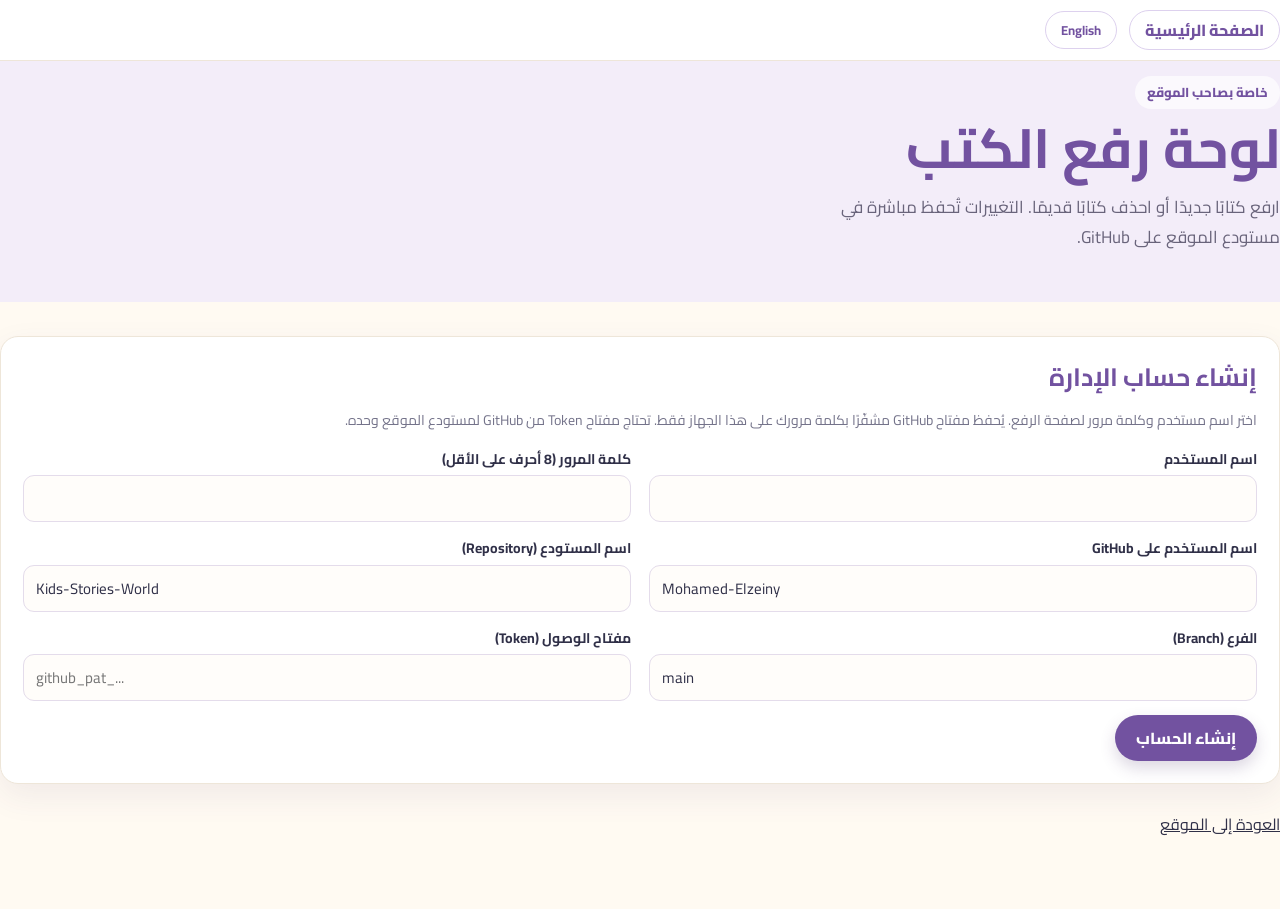
==== commit f23c88dc: "Add files via upload" ====
--- a/admin.html
+++ b/admin.html
@@ -48,11 +48,11 @@
         </div>
         <div class="field setup-only">
           <label for="c-owner" data-i18n="cOwner">اسم المستخدم على GitHub</label>
-          <input type="text" id="c-owner" dir="ltr" autocomplete="off" placeholder="username">
+          <input type="text" id="c-owner" dir="ltr" autocomplete="off" value="Mohamed-Elzeiny" placeholder="username">
         </div>
         <div class="field setup-only">
           <label for="c-repo" data-i18n="cRepo">اسم المستودع</label>
-          <input type="text" id="c-repo" dir="ltr" autocomplete="off" placeholder="stories-site">
+          <input type="text" id="c-repo" dir="ltr" autocomplete="off" value="Kids-Stories-World" placeholder="repository">
         </div>
         <div class="field setup-only">
           <label for="c-branch" data-i18n="cBranch">الفرع</label>
@@ -64,6 +64,7 @@
         </div>
         <div class="form-foot">
           <button class="btn" type="submit" id="l-submit"></button>
+          <button class="btn small" type="button" id="l-reconfigure" data-i18n="lReconfigure" hidden>تغيير مستودع GitHub</button>
           <button class="btn small danger" type="button" id="l-reset" data-i18n="lReset">نسيت كلمة المرور أو أريد البدء من جديد</button>
           <p class="status" id="l-status" role="status" aria-live="polite"></p>
         </div>
@@ -105,14 +106,8 @@
             </div><ul class="manage quote-list" id="quote-list"></ul>
           </fieldset>
           <fieldset class="settings-group"><legend data-i18n="settingsAppearance">الألوان والخطوط</legend>
-            <div class="settings-colors">
-              <div class="color-control"><label for="setting-color-primary" data-i18n="colorPrimary">اللون الأساسي</label><input id="setting-color-primary" type="color"><output id="value-color-primary"></output></div>
-              <div class="color-control"><label for="setting-color-secondary" data-i18n="colorSecondary">اللون الثانوي</label><input id="setting-color-secondary" type="color"><output id="value-color-secondary"></output></div>
-              <div class="color-control"><label for="setting-color-background" data-i18n="colorBackground">لون الخلفية</label><input id="setting-color-background" type="color"><output id="value-color-background"></output></div>
-              <div class="color-control"><label for="setting-color-text" data-i18n="colorText">لون النص</label><input id="setting-color-text" type="color"><output id="value-color-text"></output></div>
-              <div class="color-control"><label for="setting-color-button" data-i18n="colorButton">لون الأزرار</label><input id="setting-color-button" type="color"><output id="value-color-button"></output></div>
-              <div class="color-control"><label for="setting-color-card" data-i18n="colorCard">لون البطاقات</label><input id="setting-color-card" type="color"><output id="value-color-card"></output></div>
-            </div>
+            <p class="note" data-i18n="paletteNote">اختر ستايل ألوان متناسقًا لتطبيقه على الموقع بالكامل.</p>
+            <div class="palette-options" id="palette-options" role="radiogroup" data-i18n-aria="paletteLabel" aria-label="أنماط الألوان"></div>
             <div class="settings-fields"><div class="field"><label for="setting-font" data-i18n="settingFont">نوع الخط</label><select id="setting-font"><option value="cairo" data-i18n="fontCairo">القاهرة / Cairo</option><option value="system" data-i18n="fontSystem">خط النظام</option><option value="serif" data-i18n="fontSerif">خط كلاسيكي</option></select></div>
               <div class="field"><label for="setting-heading-size" data-i18n="headingSize">حجم العناوين</label><select id="setting-heading-size"><option value="small" data-i18n="sizeSmall">صغير</option><option value="medium" data-i18n="sizeMedium">متوسط</option><option value="large" data-i18n="sizeLarge">كبير</option></select></div>
               <div class="field"><label for="setting-body-size" data-i18n="bodySize">حجم النصوص</label><select id="setting-body-size"><option value="small" data-i18n="sizeSmall">صغير</option><option value="medium" data-i18n="sizeMedium">متوسط</option><option value="large" data-i18n="sizeLarge">كبير</option></select></div></div>
@@ -200,6 +195,7 @@
   var armed = null;
   var busy = false;
   var resetArmed = false;
+  var reconfigureArmed = false;
   var siteSettings = SiteConfig.defaults();
   var savedSiteSettings = SiteConfig.defaults();
   var siteSettingsSha = null;
@@ -258,12 +254,13 @@
   /* ---------- شاشة الدخول ---------- */
   function showLock() {
     var hasVault = !!getVault();
-    $("lock-title").textContent = T(hasVault ? "loginTitle" : "setupTitle");
-    $("lock-note").textContent = T(hasVault ? "loginNote" : "setupNote");
-    $("l-submit").textContent = T(hasVault ? "lLoginBtn" : "lSetupBtn");
+    $("lock-title").textContent = T(reconfigureArmed ? "reconfigureTitle" : hasVault ? "loginTitle" : "setupTitle");
+    $("lock-note").textContent = T(reconfigureArmed ? "reconfigureNote" : hasVault ? "loginNote" : "setupNote");
+    $("l-submit").textContent = T(reconfigureArmed ? "lReconfigureSubmit" : hasVault ? "lLoginBtn" : "lSetupBtn");
     $("l-pass-label").textContent = T(hasVault ? "lPass" : "lPassNew");
     $("l-pass").setAttribute("autocomplete", hasVault ? "current-password" : "new-password");
-    document.querySelectorAll(".setup-only").forEach(function (n) { n.hidden = hasVault; });
+    document.querySelectorAll(".setup-only").forEach(function (n) { n.hidden = hasVault && !reconfigureArmed; });
+    $("l-reconfigure").hidden = !hasVault;
     $("l-reset").hidden = !hasVault;
     $("l-reset").textContent = T(resetArmed ? "lResetConfirm" : "lReset");
     $("lock-screen").hidden = !!session;
@@ -281,30 +278,52 @@
     busy = true; $("l-submit").disabled = true; say("l-status", "…");
 
     var job;
-    if (vault) {
-      job = unseal(user, pass, vault).catch(function () { var e = new Error("wrong"); e.wrong = true; throw e; });
-    } else {
+    var isReconfigure = !!vault && reconfigureArmed;
+    var isNewSetup = !vault;
+    if (isNewSetup || isReconfigure) {
       var cfg = {
         owner: $("c-owner").value.trim(), repo: $("c-repo").value.trim(),
         branch: $("c-branch").value.trim() || "main", token: $("c-token").value.trim()
       };
-      if (pass.length < 8) { busy = false; $("l-submit").disabled = false; say("l-status", T("ePassShort"), "err"); return; }
+      if (isNewSetup && pass.length < 8) { busy = false; $("l-submit").disabled = false; say("l-status", T("ePassShort"), "err"); return; }
       if (!cfg.owner || !cfg.repo || !cfg.token) { busy = false; $("l-submit").disabled = false; say("l-status", T("mNeedConn"), "err"); return; }
-      job = seal(user, pass, cfg).then(function (v) {
-        try { localStorage.setItem(VAULT, JSON.stringify(v)); } catch (e) {}
+      if (isReconfigure) {
+        job = unseal(user, pass, vault).catch(function () { var e = new Error("wrong"); e.wrong = true; throw e; })
+          .then(function () { return validateConnection(cfg); }).then(function () { return cfg; });
+      } else job = validateConnection(cfg).then(function () { return cfg; });
+    } else {
+      job = unseal(user, pass, vault).catch(function () { var e = new Error("wrong"); e.wrong = true; throw e; })
+        .then(function (cfg) { return validateConnection(cfg).then(function () { return cfg; }); });
+    }
+    job.then(function (cfg) {
+      if (isNewSetup || isReconfigure) return seal(user, pass, cfg).then(function (v) {
+        try { localStorage.setItem(VAULT, JSON.stringify(v)); } catch (e) { var storageError = new Error("vault"); storageError.vault = true; throw storageError; }
         return cfg;
       });
-    }
-    job.then(function (cfg) {
+      return cfg;
+    }).then(function (cfg) {
       session = cfg;
+      reconfigureArmed = false;
       $("l-pass").value = ""; $("c-token").value = "";
       say("l-status", "");
       showLock();
       refresh();
       loadSiteSettings();
     }).catch(function (e) {
-      say("l-status", e && e.wrong ? T("eWrong") : T("eOther"), "err");
+      say("l-status", e && e.wrong ? T("eWrong") : e && e.vault ? T("eVault") : errText(e), "err");
     }).then(function () { busy = false; $("l-submit").disabled = false; });
+  });
+
+  $("l-reconfigure").addEventListener("click", function () {
+    reconfigureArmed = !reconfigureArmed;
+    if (reconfigureArmed) {
+      $("c-owner").value = "Mohamed-Elzeiny";
+      $("c-repo").value = "Kids-Stories-World";
+      $("c-branch").value = "main";
+      $("c-token").value = "";
+    }
+    showLock();
+    say("l-status", reconfigureArmed ? T("reconfigurePrompt") : "");
   });
 
   $("l-reset").addEventListener("click", function () {
@@ -337,17 +356,46 @@
     }).then(function (r) {
       if (r.status === 204) return {};
       return r.json().catch(function () { return {}; }).then(function (j) {
-        if (!r.ok) { var e = new Error(j.message || r.status); e.status = r.status; throw e; }
+        if (!r.ok) { var e = new Error(j.message || r.status); e.status = r.status; e.githubMessage = j.message || ""; e.method = method; e.path = path; throw e; }
         return j;
       });
+    });
+  }
+
+  function validateConnection(cfg) {
+    var base = "https://api.github.com/repos/" + encodeURIComponent(cfg.owner) + "/" + encodeURIComponent(cfg.repo);
+    function check(path, step) {
+      return fetch(base + path, { headers: {
+        "Authorization": "Bearer " + cfg.token,
+        "Accept": "application/vnd.github+json",
+        "X-GitHub-Api-Version": "2022-11-28"
+      } }).then(function (response) {
+        return response.json().catch(function () { return {}; }).then(function (data) {
+          if (!response.ok) {
+            var error = new Error(data.message || response.status);
+            error.status = response.status; error.githubMessage = data.message || ""; error.connectionStep = step;
+            throw error;
+          }
+          return data;
+        });
+      });
+    }
+    return check("", "repo").then(function () {
+      return check("/branches/" + encodeURIComponent(cfg.branch), "branch");
+    }).then(function () {
+      return check("/contents/books.json?ref=" + encodeURIComponent(cfg.branch), "contents");
     });
   }
 
   function errText(e) {
     var s = e && e.status;
     if (s === 401) return T("e401");
-    if (s === 403) return T("e403");
-    if (s === 404) return T("e404");
+    if (s === 403) return T("e403") + (e.githubMessage ? " " + e.githubMessage : "");
+    if (s === 404 && e.connectionStep === "repo") return T("eRepoMissing");
+    if (s === 404 && e.connectionStep === "branch") return T("eBranchMissing");
+    if (s === 404 && e.connectionStep === "contents") return T("eContentsMissing") + (e.githubMessage ? " " + e.githubMessage : "");
+    if (s === 404 && e.method === "PUT") return T("eWrite404") + (e.githubMessage ? " " + e.githubMessage : "");
+    if (s === 404) return T("e404") + (e.githubMessage ? " " + e.githubMessage : "");
     if (s === 409 || s === 422) return T("e409");
     if (!s) return T("eNet");
     return T("eOther") + " (" + s + ")";
@@ -366,7 +414,7 @@
 
   /* ---------- إعدادات الموقع ---------- */
   var textKeys = ["eyebrow", "heroTitle", "heroSubtitle", "welcomeText", "browse", "sectionKicker", "shelfTitle", "sectionIntro", "aboutTitle", "aboutText", "footer"];
-  var colorKeys = ["primary", "secondary", "background", "text", "button", "card"];
+  var paletteDefinitions = SiteConfig.palettes();
   function putPair(root, key, language, value) { root[key][language] = value; }
   function readSettingsForm() {
     siteSettings.siteName.ar = $("setting-name-ar").value;
@@ -375,7 +423,6 @@
       putPair(siteSettings.texts, key, "ar", $("setting-" + key + "-ar").value);
       putPair(siteSettings.texts, key, "en", $("setting-" + key + "-en").value);
     });
-    colorKeys.forEach(function (key) { siteSettings.theme[key] = $("setting-color-" + key).value; });
     siteSettings.theme.font = $("setting-font").value;
     siteSettings.theme.headingSize = $("setting-heading-size").value;
     siteSettings.theme.bodySize = $("setting-body-size").value;
@@ -393,7 +440,6 @@
     preview.style.setProperty("--font-display", siteSettings.theme.font === "serif" ? 'Georgia, "Times New Roman", Tahoma, serif' : siteSettings.theme.font === "system" ? '"Trebuchet MS", Tahoma, Arial, sans-serif' : (I18N.lang === "en" ? '"Fredoka", "Cairo", "Segoe UI", Tahoma, sans-serif' : '"Cairo", "Segoe UI", Tahoma, sans-serif'));
     preview.style.setProperty("--heading-scale", { small: "0.9", medium: "1", large: "1.12" }[siteSettings.theme.headingSize]);
     preview.style.setProperty("--body-scale", { small: "0.9", medium: "1", large: "1.1" }[siteSettings.theme.bodySize]);
-    colorKeys.forEach(function (key) { $("value-color-" + key).value = siteSettings.theme[key]; $("value-color-" + key).textContent = siteSettings.theme[key]; });
     var lang = I18N.lang;
     $("settings-preview-name").textContent = siteSettings.siteName[lang] || siteSettings.siteName[lang === "en" ? "ar" : "en"];
     $("settings-preview-title").textContent = siteSettings.texts.heroTitle[lang] || siteSettings.texts.heroTitle[lang === "en" ? "ar" : "en"];
@@ -408,11 +454,27 @@
       $("setting-" + key + "-ar").value = siteSettings.texts[key].ar;
       $("setting-" + key + "-en").value = siteSettings.texts[key].en;
     });
-    colorKeys.forEach(function (key) { $("setting-color-" + key).value = siteSettings.theme[key]; });
+    renderPalettes();
     $("setting-font").value = siteSettings.theme.font;
     $("setting-heading-size").value = siteSettings.theme.headingSize;
     $("setting-body-size").value = siteSettings.theme.bodySize;
     renderQuotes(); previewSettings();
+  }
+  function renderPalettes() {
+    var container = $("palette-options"); container.textContent = "";
+    if (siteSettings.theme.palette === "custom") container.appendChild(h("p", { class: "palette-legacy-note", text: T("paletteCustomNotice") }));
+    Object.keys(paletteDefinitions).forEach(function (id) {
+      var palette = paletteDefinitions[id];
+      var radio = h("input", { type: "radio", name: "site-palette", value: id });
+      radio.checked = siteSettings.theme.palette === id;
+      var swatches = h("span", { class: "palette-swatches", "aria-hidden": "true" });
+      ["primary", "secondary", "background", "button"].forEach(function (key) {
+        var swatch = h("span", { class: "palette-swatch" });
+        swatch.style.backgroundColor = palette.colors[key];
+        swatches.appendChild(swatch);
+      });
+      container.appendChild(h("label", { class: "palette-option" + (radio.checked ? " selected" : "") }, [radio, h("span", { class: "palette-title", text: T(palette.label) }), swatches]));
+    });
   }
   function quoteText(quote) { return quote.text[I18N.lang] || quote.text[I18N.lang === "en" ? "ar" : "en"]; }
   function renderQuotes() {
@@ -464,6 +526,14 @@
   });
   $("site-settings-form").addEventListener("change", function (event) {
     if (event.target.closest(".quote-editor")) return;
+    if (event.target.name === "site-palette") {
+      var selectedPalette = paletteDefinitions[event.target.value];
+      if (selectedPalette) {
+        siteSettings.theme.palette = event.target.value;
+        Object.keys(selectedPalette.colors).forEach(function (key) { siteSettings.theme[key] = selectedPalette.colors[key]; });
+        renderPalettes();
+      }
+    }
     previewSettings(); say("settings-status", T("settingsUnsaved"));
   });
   $("site-settings-form").addEventListener("submit", function (event) {
@@ -637,7 +707,7 @@
     }).then(function () { busy = false; });
   }
 
-  I18N.on(function () { showLock(); renderList(); renderQuotes(); previewSettings(); $("quote-save").textContent = T(editingQuoteId ? "quoteUpdate" : "quoteAdd"); });
+  I18N.on(function () { showLock(); renderList(); renderQuotes(); renderPalettes(); previewSettings(); $("quote-save").textContent = T(editingQuoteId ? "quoteUpdate" : "quoteAdd"); });
   showLock();
 })();
 </script>
--- a/style.css
+++ b/style.css
@@ -185,11 +185,15 @@
 .settings-group legend { padding-inline: 8px; color: var(--color-purple-dark); font-weight: 800; }
 .settings-fields, .quote-editor { display: grid; grid-template-columns: repeat(2, minmax(0, 1fr)); gap: 12px 16px; }
 .settings-fields + .settings-fields { margin-top: 12px; }
-.settings-colors { display: grid; grid-template-columns: repeat(3, minmax(0, 1fr)); gap: 12px; }
-.color-control { display: grid; grid-template-columns: minmax(0, 1fr) 48px; align-items: center; gap: 5px 10px; padding: 10px; border: 1px solid var(--color-line); border-radius: 12px; }
-.color-control label { grid-column: 1 / -1; }
-.color-control input[type="color"] { width: 48px; height: 38px; padding: 3px; border: 1px solid #e4dceb; border-radius: 8px; background: #fff; }
-.color-control output { direction: ltr; color: var(--color-muted); font: 12px monospace; }
+.palette-options { display: grid; grid-template-columns: repeat(auto-fit, minmax(190px, 1fr)); gap: 10px; }
+.palette-option { display: grid; grid-template-columns: 20px minmax(0, 1fr) auto; align-items: center; gap: 8px; min-height: 58px; padding: 10px 12px; border: 1px solid var(--color-line); border-radius: 13px; background: #fff; cursor: pointer; transition: border-color .18s ease, box-shadow .18s ease, transform .18s ease; }
+.palette-option:hover { transform: translateY(-1px); border-color: #cdbce0; }
+.palette-option.selected { border-color: var(--color-primary); box-shadow: 0 0 0 2px rgba(114,82,160,.14); }
+.palette-option input { width: 17px; height: 17px; margin: 0; accent-color: var(--color-primary); }
+.palette-title { font-weight: 800; }
+.palette-legacy-note { grid-column: 1 / -1; margin: 0; color: var(--color-muted); font-size: 13px; }
+.palette-swatches { display: flex; direction: ltr; gap: 3px; }
+.palette-swatch { width: 17px; height: 17px; border: 1px solid rgba(30,30,40,.12); border-radius: 50%; }
 .quote-editor { padding: 12px; border-radius: 12px; background: var(--color-page); }
 .quote-list { margin-top: 12px; }
 .quote-list li { justify-content: flex-start; }
@@ -220,8 +224,9 @@
   .footer-row { min-height: 62px; font-size: 11px; }
   .hero .band-inner { grid-template-columns: 1fr; padding-block: 14px 28px; }.hero-art { order: -1; justify-content: flex-start; }.hero-art svg { max-width: 160px; }
   form { grid-template-columns: 1fr; }.form-foot, .field.wide { grid-column: auto; }.panel { padding: 16px; }
-  .settings-fields, .quote-editor { grid-template-columns: 1fr; }.settings-colors { grid-template-columns: repeat(2, minmax(0, 1fr)); }.settings-group { padding: 12px; }
+  .settings-fields, .quote-editor { grid-template-columns: 1fr; }.palette-options { grid-template-columns: repeat(2, minmax(0, 1fr)); }.settings-group { padding: 12px; }
   .pdf-reader { min-height: 360px; height: 70vh; }.reader-heading { align-items: flex-start; flex-direction: column; }.story-text-body { font-size: 16px; }
 }
+@media (max-width: 440px) { .palette-options { grid-template-columns: 1fr; } }
 @media (max-width: 380px) { .story-grid { grid-template-columns: 1fr; }.cover-art { aspect-ratio: 16 / 9; } }
 @media (prefers-reduced-motion: reduce) { *, *::before, *::after { scroll-behavior: auto !important; transition-duration: .01ms !important; } }
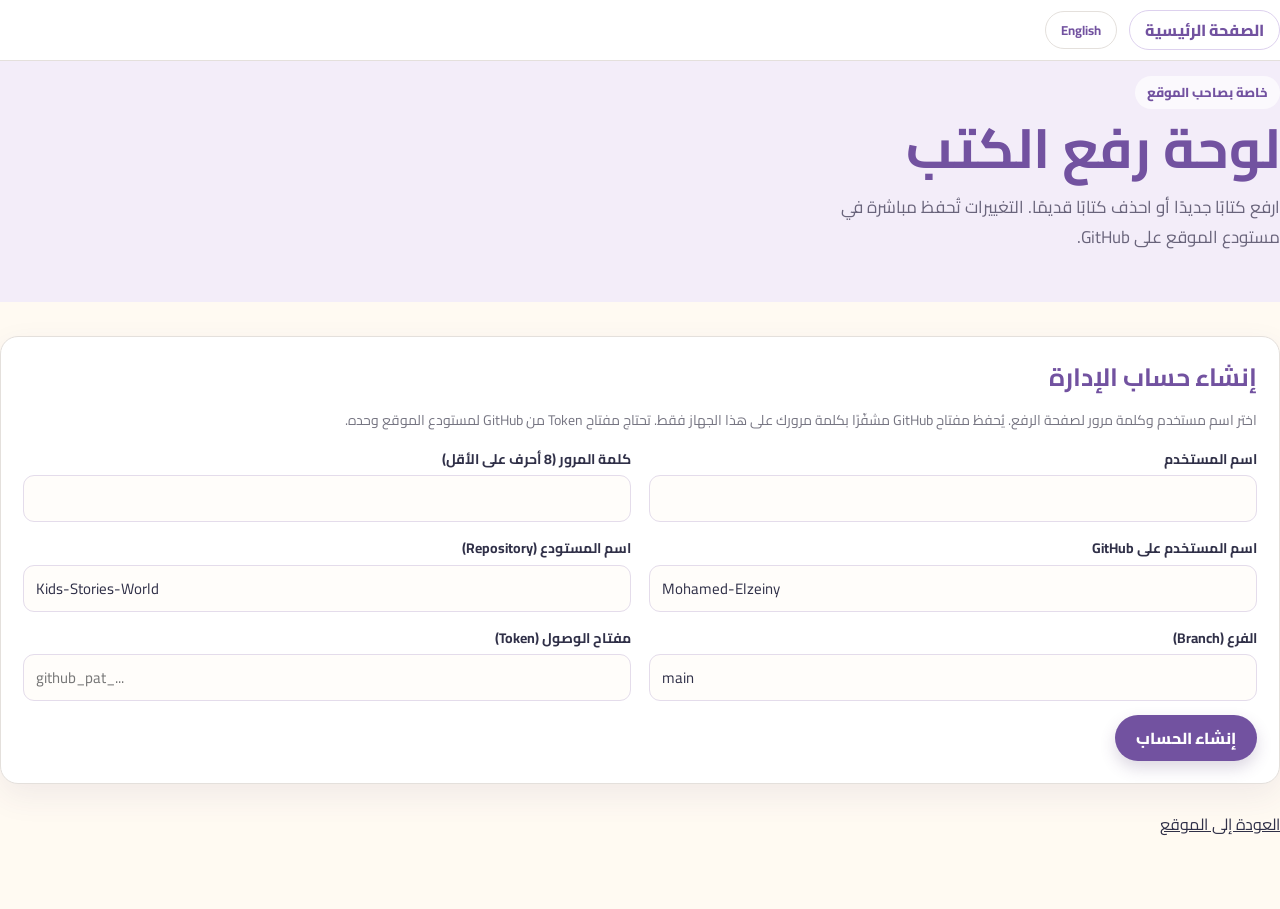
==== commit 8e1af6ad: "Add files via upload" ====
--- a/admin.html
+++ b/admin.html
@@ -540,13 +540,26 @@
     event.preventDefault();
     if (!session || !siteSettingsAvailable || settingsBusy || busy) return;
     readSettingsForm(); settingsBusy = true; $("settings-save").disabled = true; say("settings-status", T("settingsSaving"));
-    var body = { message: "Update site settings", content: textB64(JSON.stringify(siteSettings, null, 2) + "\n"), branch: session.branch };
+    var configToSave = SiteConfig.normalize(siteSettings);
+    var expectedJson = JSON.stringify(configToSave);
+    var body = { message: "Update site settings", content: textB64(JSON.stringify(configToSave, null, 2) + "\n"), branch: session.branch };
     if (siteSettingsSha) body.sha = siteSettingsSha;
-    gh("PUT", "site-config.json", body).then(function (file) {
-      siteSettingsSha = file.content && file.content.sha || siteSettingsSha;
+    gh("PUT", "site-config.json", body).then(function () {
+      return gh("GET", "site-config.json").then(function (file) {
+        var saved = SiteConfig.normalize(JSON.parse(b64Text(file.content)));
+        if (JSON.stringify(saved) !== expectedJson) { var mismatch = new Error("verify"); mismatch.verification = true; throw mismatch; }
+        siteSettingsSha = file.sha || siteSettingsSha;
+      }).catch(function (error) {
+        if (error.verification) throw error;
+        var verification = new Error("verify"); verification.verification = true; verification.detail = errText(error); throw verification;
+      });
+    }).then(function () {
       savedSiteSettings = SiteConfig.clone(siteSettings);
       say("settings-status", T("settingsSaveSuccess"), "ok");
-    }).catch(function (error) { say("settings-status", T("settingsSaveFailure") + errText(error), "err"); })
+    }).catch(function (error) {
+      var message = error.verification ? T("settingsVerifyFailure") + (error.detail || T("eOther")) : T("settingsSaveFailure") + errText(error);
+      say("settings-status", message, "err");
+    })
       .then(function () { settingsBusy = false; $("settings-save").disabled = !siteSettingsAvailable; });
   });
   $("settings-cancel").addEventListener("click", function () {
--- a/style.css
+++ b/style.css
@@ -2,14 +2,16 @@
   --color-page: #fffaf2;
   --color-paper: #ffffff;
   --color-ink: #303048;
-  --color-muted: #74738a;
-  --color-line: #eee6d9;
+  --color-muted: color-mix(in srgb, var(--color-ink) 66%, var(--color-page));
+  --color-line: color-mix(in srgb, var(--color-ink) 13%, var(--color-page));
   --color-primary: #7252a0;
   --color-secondary: #ef816c;
   --color-button: #7252a0;
   --color-purple: var(--color-primary);
   --color-purple-dark: var(--color-primary);
-  --color-purple-soft: #f0eafa;
+  --color-primary-soft: color-mix(in srgb, var(--color-primary) 10%, var(--color-page));
+  --color-secondary-soft: color-mix(in srgb, var(--color-secondary) 12%, var(--color-page));
+  --color-purple-soft: var(--color-primary-soft);
   --color-coral: var(--color-secondary);
   --color-yellow: #f5c85b;
   --color-mint: #85c8ad;
@@ -35,17 +37,18 @@
 
 /* Public pages */
 .site-header { position: relative; z-index: 2; background: var(--color-page); }
+.site-config-warning { margin-block: 14px; padding: 10px 14px; border: 1px solid var(--color-secondary); border-radius: 11px; background: var(--color-secondary-soft); color: var(--color-ink); font-size: 14px; font-weight: 700; }
 .nav-row { min-height: 78px; display: flex; align-items: center; justify-content: space-between; gap: 24px; }
 .brand { display: inline-flex; align-items: center; gap: 10px; color: var(--color-purple-dark); text-decoration: none; font-weight: 800; font-size: 19px; white-space: nowrap; }
-.brand-mark { display: grid; place-items: center; width: 38px; height: 38px; border-radius: 13px; color: var(--color-purple-dark); background: #eee7fa; font-size: 24px; }
+.brand-mark { display: grid; place-items: center; width: 38px; height: 38px; border-radius: 13px; color: var(--color-purple-dark); background: var(--color-primary-soft); font-size: 24px; }
 .main-nav { display: flex; align-items: center; gap: clamp(14px, 3vw, 34px); }
-.main-nav a { color: #615d70; text-decoration: none; font-weight: 700; font-size: 14px; transition: color .18s ease; }
+.main-nav a { color: var(--color-muted); text-decoration: none; font-weight: 700; font-size: 14px; transition: color .18s ease; }
 .main-nav a:hover, .main-nav a:focus-visible { color: var(--color-purple); }
 .nav-admin { padding: 7px 14px; border: 1px solid var(--color-line); border-radius: 999px; }
-.lang-btn { border: 1px solid #ddd1ee; border-radius: 999px; background: #fff; color: var(--color-purple-dark); cursor: pointer; font-weight: 700; font-size: 13px; padding: 7px 15px; transition: background .18s ease, transform .18s ease; }
+.lang-btn { border: 1px solid var(--color-line); border-radius: 999px; background: var(--color-paper); color: var(--color-purple-dark); cursor: pointer; font-weight: 700; font-size: 13px; padding: 7px 15px; transition: background .18s ease, transform .18s ease; }
 .lang-btn:hover { background: var(--color-purple-soft); transform: translateY(-1px); }
 .lang-btn:focus-visible, .btn:focus-visible, .chip:focus-visible, .story-open:focus-visible, .text-button:focus-visible, .back-link:focus-visible, input:focus-visible { outline: 3px solid var(--color-yellow); outline-offset: 3px; }
-.welcome { overflow: hidden; background: #f3edf9; }
+.welcome { overflow: hidden; background: var(--color-primary-soft); }
 .welcome-grid { min-height: 440px; display: grid; grid-template-columns: 1.05fr .95fr; align-items: center; gap: 46px; padding-block: 40px 52px; }
 .welcome-copy { max-width: 570px; }
 .eyebrow, .section-kicker { color: var(--color-purple); font-size: 13px; font-weight: 800; }
@@ -54,7 +57,7 @@
 h1, h2, h3, p { margin-top: 0; }
 .welcome h1 { margin: 19px 0 12px; color: var(--color-purple-dark); font: 700 clamp(calc(36px * var(--heading-scale)), calc(5.2vw * var(--heading-scale)), calc(58px * var(--heading-scale)))/1.2 var(--font-display); letter-spacing: -.02em; }
 .title-accent { color: var(--color-coral); }
-.lead { max-width: 45ch; margin-bottom: 22px; color: #69647b; font-size: calc(17px * var(--body-scale)); }
+.lead { max-width: 45ch; margin-bottom: 22px; color: var(--color-muted); font-size: calc(17px * var(--body-scale)); }
 .btn { display: inline-flex; align-items: center; justify-content: center; gap: 12px; min-height: 46px; padding: 9px 21px; border: 0; border-radius: 999px; background: var(--color-button); color: #fff; text-decoration: none; font-weight: 800; cursor: pointer; box-shadow: 0 7px 16px rgba(78,55,110,.2); transition: transform .18s ease, filter .18s ease, box-shadow .18s ease; }
 .btn:hover { filter: brightness(.92); transform: translateY(-2px); box-shadow: 0 10px 20px rgba(78,55,110,.25); }
 .btn.small { min-height: 36px; padding: 5px 15px; font-size: 13px; }
@@ -71,55 +74,55 @@
 .art-cloud::before, .art-cloud::after { content: ""; position: absolute; bottom: 9px; width: 38px; height: 38px; border-radius: 50%; background: inherit; }
 .art-cloud::before { left: 13px; }.art-cloud::after { right: 12px; width: 29px; height: 29px; }
 .cloud-one { top: 89px; right: 5%; transform: scale(.75); }.cloud-two { top: 36px; left: 8%; transform: scale(.6); }
-.art-book { z-index: 1; position: relative; width: 210px; height: 160px; margin-top: 75px; border-radius: 18px 18px 11px 11px; background: #fff; box-shadow: 0 18px 0 #d7c6ec, 0 25px 40px rgba(76,55,104,.15); transform: rotate(-4deg); }
-.art-book::before { content: ""; position: absolute; inset: 0 auto 0 50%; width: 2px; background: #eadff4; }
-.art-book span { position: absolute; left: 24px; width: 62px; height: 6px; border-radius: 8px; background: #eadff4; }
+.art-book { z-index: 1; position: relative; width: 210px; height: 160px; margin-top: 75px; border-radius: 18px 18px 11px 11px; background: var(--color-paper); box-shadow: 0 18px 0 var(--color-secondary-soft), 0 25px 40px rgba(76,55,104,.15); transform: rotate(-4deg); }
+.art-book::before { content: ""; position: absolute; inset: 0 auto 0 50%; width: 2px; background: var(--color-line); }
+.art-book span { position: absolute; left: 24px; width: 62px; height: 6px; border-radius: 8px; background: var(--color-line); }
 .art-book span:nth-child(1) { top: 36px; }.art-book span:nth-child(2) { top: 51px; width: 48px; }.art-book span:nth-child(3) { top: 66px; width: 55px; }
 .art-book i { position: absolute; right: 30px; top: 44px; color: var(--color-coral); font-size: 49px; font-style: normal; }
-.art-ground { position: absolute; bottom: 19px; left: 8%; right: 7%; height: 12px; border-radius: 50%; background: #ded2ec; }
+.art-ground { position: absolute; bottom: 19px; left: 8%; right: 7%; height: 12px; border-radius: 50%; background: var(--color-secondary-soft); }
 
 .library-section { padding-block: 68px 74px; }
 .section-heading { display: flex; align-items: end; justify-content: space-between; gap: 20px; margin-bottom: 24px; }
 .section-kicker { display: block; margin-bottom: 4px; }
 .section-heading h2, .about-card h2 { margin-bottom: 0; color: var(--color-purple-dark); font: 800 clamp(calc(26px * var(--heading-scale)), calc(3vw * var(--heading-scale)), calc(34px * var(--heading-scale)))/1.35 var(--font-display); }
 .section-intro { margin: 0 0 4px; color: var(--color-muted); font-size: 14px; }
-.library-tools { display: flex; align-items: center; justify-content: space-between; flex-wrap: wrap; gap: 14px; padding: 14px; border: 1px solid var(--color-line); border-radius: 18px; background: #fff; box-shadow: 0 5px 18px rgba(78,55,110,.035); margin-bottom: 28px; }
+.library-tools { display: flex; align-items: center; justify-content: space-between; flex-wrap: wrap; gap: 14px; padding: 14px; border: 1px solid var(--color-line); border-radius: 18px; background: var(--color-paper); box-shadow: 0 5px 18px rgba(78,55,110,.035); margin-bottom: 28px; }
 .search-box { display: flex; align-items: center; gap: 9px; width: min(100%, 360px); min-height: 42px; padding-inline: 12px; border: 1px solid var(--color-line); border-radius: 12px; background: var(--color-page); color: var(--color-purple); }
 .search-box > span:first-child { font-size: 25px; line-height: 1; }
 .search-box input { width: 100%; min-width: 0; padding: 4px 0; border: 0; outline: 0; background: transparent; color: var(--color-ink); }
 .search-box input:focus-visible { outline: 0; }
 .search-box input::placeholder { color: #aaa4b3; }
 .chips { display: flex; flex-wrap: wrap; gap: 8px; }
-.chip { min-height: 36px; padding: 4px 14px; border: 1px solid #e6ddf0; border-radius: 999px; background: #fff; color: var(--color-purple-dark); cursor: pointer; font-size: 13px; font-weight: 700; transition: background .18s ease, color .18s ease, border .18s ease; }
+.chip { min-height: 36px; padding: 4px 14px; border: 1px solid var(--color-line); border-radius: 999px; background: var(--color-paper); color: var(--color-purple-dark); cursor: pointer; font-size: 13px; font-weight: 700; transition: background .18s ease, color .18s ease, border .18s ease; }
 .chip:hover, .chip[aria-pressed="true"] { border-color: var(--color-purple); background: var(--color-purple); color: #fff; }
 .story-grid { display: grid; grid-template-columns: repeat(auto-fill, minmax(220px, 1fr)); gap: 23px; }
-.story-card { overflow: hidden; display: flex; flex-direction: column; min-width: 0; border: 1px solid #f0e9df; border-radius: 18px; background: var(--color-paper); box-shadow: var(--shadow-card); transition: transform .2s ease, box-shadow .2s ease; }
+.story-card { overflow: hidden; display: flex; flex-direction: column; min-width: 0; border: 1px solid var(--color-line); border-radius: 18px; background: var(--color-paper); box-shadow: var(--shadow-card); transition: transform .2s ease, box-shadow .2s ease; }
 .story-card:hover { transform: translateY(-4px); box-shadow: 0 18px 38px rgba(78,55,110,.13); }
-.cover-art { position: relative; overflow: hidden; display: grid; aspect-ratio: 4 / 3; place-items: center; background: #f4ebfa; }
-.story-card:nth-child(4n + 2) .cover-art { background: #fff1e9; }.story-card:nth-child(4n + 3) .cover-art { background: #e8f4ed; }.story-card:nth-child(4n + 4) .cover-art { background: #fff5d8; }
+.cover-art { position: relative; overflow: hidden; display: grid; aspect-ratio: 4 / 3; place-items: center; background: var(--color-primary-soft); }
+.story-card:nth-child(4n + 2) .cover-art, .story-card:nth-child(4n + 4) .cover-art { background: var(--color-secondary-soft); }.story-card:nth-child(4n + 3) .cover-art { background: var(--color-primary-soft); }
 .cover-placeholder { display: flex; flex-direction: column; align-items: center; gap: 8px; width: 100%; padding: 18px; color: var(--color-purple-dark); text-align: center; }
 .cover-flower { color: var(--color-coral); font-size: 43px; line-height: 1.2; }
 .cover-placeholder b { max-width: 24ch; font: 700 17px/1.4 var(--font-display); }
 .cover-art img { display: none; position: absolute; inset: 0; width: 100%; height: 100%; object-fit: cover; }
 .cover-art.has-image img { display: block; }
 .story-card-content { display: flex; flex: 1; flex-direction: column; align-items: flex-start; gap: 9px; padding: 16px 17px 18px; }
-.age-tag { display: inline-flex; align-items: center; min-height: 25px; padding: 1px 10px; border-radius: 999px; background: #e8f4ed; color: #38775d; font-size: 12px; font-weight: 800; }
+.age-tag { display: inline-flex; align-items: center; min-height: 25px; padding: 1px 10px; border-radius: 999px; background: var(--color-secondary-soft); color: var(--color-ink); font-size: 12px; font-weight: 800; }
 .story-card h3 { margin: 0; color: var(--color-purple-dark); font: 700 calc(18px * var(--heading-scale))/1.4 var(--font-display); overflow-wrap: anywhere; }
 .summary { display: -webkit-box; overflow: hidden; margin: 0; color: #777386; font-size: 13px; line-height: 1.7; -webkit-box-orient: vertical; -webkit-line-clamp: 3; }
 .summary.muted { color: #a39eab; }
 .story-open { display: inline-flex; align-items: center; min-height: 34px; margin-top: auto; padding-top: 7px; color: var(--color-purple); text-decoration: none; font-size: 13px; font-weight: 800; }
 .story-open::after { content: "→"; margin-inline-start: 7px; transition: transform .18s ease; }.story-open:hover::after { transform: translateX(3px); }[dir="rtl"] .story-open::after { content: "←"; }
-.empty-state { display: flex; flex-direction: column; align-items: center; justify-content: center; min-height: 260px; padding: 34px 20px; border: 1px dashed #ddcfe9; border-radius: 20px; background: #fbf8fe; color: var(--color-muted); text-align: center; }
-.empty-icon { display: grid; place-items: center; width: 62px; height: 62px; margin-bottom: 12px; border-radius: 50%; background: #f0eafa; color: var(--color-purple); font-size: 29px; }
+.empty-state { display: flex; flex-direction: column; align-items: center; justify-content: center; min-height: 260px; padding: 34px 20px; border: 1px dashed var(--color-line); border-radius: 20px; background: var(--color-primary-soft); color: var(--color-muted); text-align: center; }
+.empty-icon { display: grid; place-items: center; width: 62px; height: 62px; margin-bottom: 12px; border-radius: 50%; background: var(--color-paper); color: var(--color-purple); font-size: 29px; }
 .empty-state h3, .empty-state h1 { margin: 0 0 4px; color: var(--color-purple-dark); font: 700 calc(22px * var(--heading-scale))/1.4 var(--font-display); }
 .empty-state p { max-width: 52ch; margin: 0; font-size: 14px; }
 .text-button { margin-top: 12px; padding: 4px 8px; border: 0; background: transparent; color: var(--color-purple); cursor: pointer; font-weight: 800; }
 .about-section { padding-block: 0 68px; }
-.about-card { position: relative; display: flex; align-items: center; gap: 20px; overflow: hidden; padding: 25px 30px; border-radius: 20px; background: #f4edf9; }
-.about-icon { display: grid; flex: 0 0 auto; place-items: center; width: 58px; height: 58px; border-radius: 17px; background: #fff; font-size: 29px; }
-.about-card h2 { margin-bottom: 5px; font-size: calc(21px * var(--heading-scale)); }.about-card p { max-width: 70ch; margin: 0; color: #6f6a7c; font-size: calc(14px * var(--body-scale)); }
+.about-card { position: relative; display: flex; align-items: center; gap: 20px; overflow: hidden; padding: 25px 30px; border-radius: 20px; background: var(--color-primary-soft); }
+.about-icon { display: grid; flex: 0 0 auto; place-items: center; width: 58px; height: 58px; border-radius: 17px; background: var(--color-paper); font-size: 29px; }
+.about-card h2 { margin-bottom: 5px; font-size: calc(21px * var(--heading-scale)); }.about-card p { max-width: 70ch; margin: 0; color: var(--color-muted); font-size: calc(14px * var(--body-scale)); }
 .about-spark { align-self: flex-start; margin-inline-start: auto; color: var(--color-coral); font-size: 29px; }
-.site-footer { border-top: 1px solid var(--color-line); background: #fff; }
+.site-footer { border-top: 1px solid var(--color-line); background: var(--color-paper); }
 .footer-row { min-height: 70px; display: flex; align-items: center; justify-content: space-between; gap: 12px; color: var(--color-muted); font-size: 13px; }
 .footer-row a { color: var(--color-purple); font-weight: 700; text-decoration: none; white-space: nowrap; }
 .quote-section { padding-block: 10px 58px; }
@@ -132,18 +135,18 @@
 .story-page { min-height: 65vh; padding-block: 26px 60px; }
 .back-link { display: inline-flex; align-items: center; gap: 8px; margin-bottom: 18px; color: var(--color-purple); font-size: 14px; font-weight: 800; text-decoration: none; }
 .story-detail { max-width: 900px; margin-inline: auto; }
-.story-heading { padding: 27px clamp(19px, 5vw, 46px); border-radius: 20px; background: #f3edf9; text-align: center; }
+.story-heading { padding: 27px clamp(19px, 5vw, 46px); border-radius: 20px; background: var(--color-primary-soft); text-align: center; }
 .story-cover { width: min(100%, 230px); max-height: 300px; margin: 0 auto 18px; border-radius: 14px; object-fit: cover; box-shadow: var(--shadow-card); }
-.category-detail { margin-inline-start: 7px; background: #fff1e9; color: #a55d43; }
+.category-detail { margin-inline-start: 7px; background: var(--color-secondary-soft); color: var(--color-ink); }
 .story-heading h1 { margin: 10px 0; color: var(--color-purple-dark); font: 800 clamp(calc(29px * var(--heading-scale)), calc(5vw * var(--heading-scale)), calc(44px * var(--heading-scale)))/1.3 var(--font-display); overflow-wrap: anywhere; }
-.story-heading p { max-width: 66ch; margin: 0 auto; color: #6f6a7c; }
-.reader-panel, .story-text-panel, .gallery-panel, .audio-panel { margin-top: 22px; padding: clamp(16px, 3vw, 25px); border: 1px solid var(--color-line); border-radius: 18px; background: #fff; box-shadow: var(--shadow-card); }
+.story-heading p { max-width: 66ch; margin: 0 auto; color: var(--color-muted); }
+.reader-panel, .story-text-panel, .gallery-panel, .audio-panel { margin-top: 22px; padding: clamp(16px, 3vw, 25px); border: 1px solid var(--color-line); border-radius: 18px; background: var(--color-paper); box-shadow: var(--shadow-card); }
 .reader-heading { display: flex; align-items: center; justify-content: space-between; gap: 12px; }
 .reader-heading h2, .story-text-panel h2, .gallery-panel h2, .audio-panel h2 { margin: 0; color: var(--color-purple-dark); font: 700 calc(21px * var(--heading-scale))/1.4 var(--font-display); }
 .reader-hint { margin: 10px 0; color: var(--color-muted); font-size: 13px; }
 .pdf-reader { display: block; width: 100%; height: min(75vh, 850px); min-height: 440px; border: 1px solid var(--color-line); border-radius: 11px; background: var(--color-page); }
 .story-text-body { max-width: 70ch; margin: 15px auto 0; color: #4f4b5c; font-size: 17px; line-height: 2; white-space: pre-line; overflow-wrap: anywhere; }
-.gallery-frame { position: relative; display: grid; min-height: 240px; margin-top: 14px; place-items: center; overflow: hidden; border-radius: 13px; background: #f8f5fa; }
+.gallery-frame { position: relative; display: grid; min-height: 240px; margin-top: 14px; place-items: center; overflow: hidden; border-radius: 13px; background: var(--color-primary-soft); }
 .gallery-frame img { max-height: 65vh; object-fit: contain; }
 .gallery-control { display: flex; align-items: center; justify-content: center; gap: 18px; margin-top: 12px; }
 .gallery-control button { min-height: 38px; padding: 4px 14px; border: 1px solid #ddd1ee; border-radius: 999px; background: #fff; color: var(--color-purple-dark); cursor: pointer; font-weight: 700; }
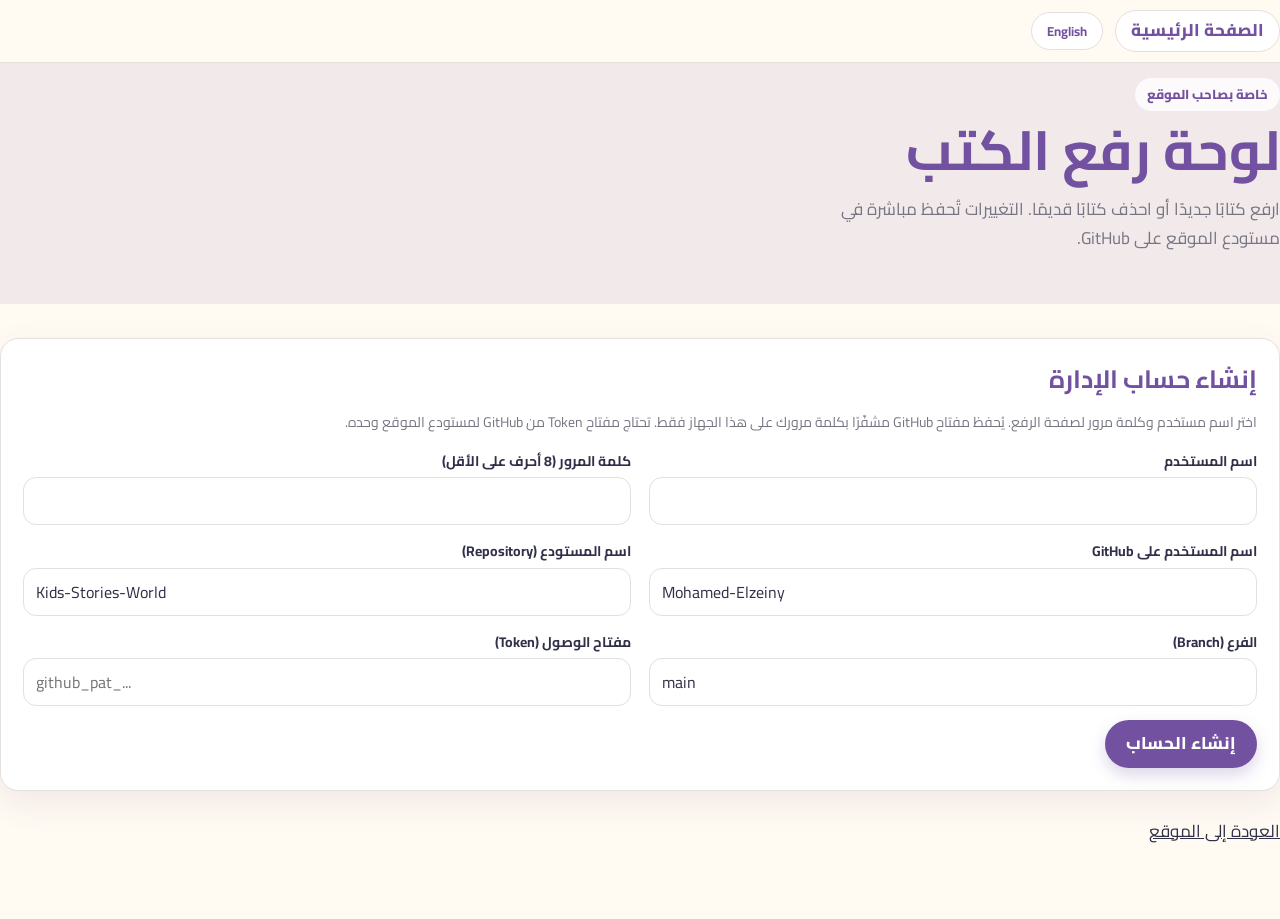
==== commit 752d5635: "Add files via upload" ====
--- a/admin.html
+++ b/admin.html
@@ -135,9 +135,7 @@
           <div class="field">
             <label for="f-age" data-i18n="fAge">الفئة العمرية</label>
             <select id="f-age">
-              <option value="3-5" data-i18n="age_3-5">3 - 5 سنوات</option>
-              <option value="6-8" data-i18n="age_6-8" selected>6 - 8 سنوات</option>
-              <option value="9-12" data-i18n="age_9-12">9 - 12 سنة</option>
+              <option value="4-8" data-i18n="age_4-8" selected>4 - 8 سنوات</option>
             </select>
           </div>
           <div class="field">
@@ -430,8 +428,10 @@
   }
   function previewSettings() {
     readSettingsForm();
+    SiteConfig.apply(siteSettings);
     var preview = $("settings-preview");
     preview.style.setProperty("--color-primary", siteSettings.theme.primary);
+    preview.style.setProperty("--color-secondary", siteSettings.theme.secondary);
     preview.style.setProperty("--color-page", siteSettings.theme.background);
     preview.style.setProperty("--color-ink", siteSettings.theme.text);
     preview.style.setProperty("--color-button", siteSettings.theme.button);
@@ -555,6 +555,7 @@
       });
     }).then(function () {
       savedSiteSettings = SiteConfig.clone(siteSettings);
+      SiteConfig.apply(savedSiteSettings);
       say("settings-status", T("settingsSaveSuccess"), "ok");
     }).catch(function (error) {
       var message = error.verification ? T("settingsVerifyFailure") + (error.detail || T("eOther")) : T("settingsSaveFailure") + errText(error);
@@ -720,7 +721,12 @@
     }).then(function () { busy = false; });
   }
 
-  I18N.on(function () { showLock(); renderList(); renderQuotes(); renderPalettes(); previewSettings(); $("quote-save").textContent = T(editingQuoteId ? "quoteUpdate" : "quoteAdd"); });
+  I18N.on(function () {
+    showLock(); renderList(); renderQuotes(); renderPalettes();
+    if (siteSettingsAvailable) previewSettings();
+    $("quote-save").textContent = T(editingQuoteId ? "quoteUpdate" : "quoteAdd");
+  });
+  SiteConfig.load().then(function (config) { SiteConfig.apply(config); }).catch(function () {});
   showLock();
 })();
 </script>
--- a/style.css
+++ b/style.css
@@ -13,21 +13,21 @@
   --color-secondary-soft: color-mix(in srgb, var(--color-secondary) 12%, var(--color-page));
   --color-purple-soft: var(--color-primary-soft);
   --color-coral: var(--color-secondary);
-  --color-yellow: #f5c85b;
-  --color-mint: #85c8ad;
+  --color-yellow: var(--color-secondary);
+  --color-mint: var(--color-secondary);
   --color-danger: #bc5263;
   --font-body: "Cairo", "Segoe UI", Tahoma, Arial, sans-serif;
   --font-display: "Fredoka", "Cairo", "Segoe UI", Tahoma, sans-serif;
   --content-width: 1120px;
   --heading-scale: 1;
   --body-scale: 1;
-  --shadow-card: 0 12px 32px rgba(78, 55, 110, .08);
+  --shadow-card: 0 12px 32px color-mix(in srgb, var(--color-primary) 10%, transparent);
   color-scheme: light;
 }
 html[lang="ar"] { --font-display: "Cairo", "Segoe UI", Tahoma, sans-serif; }
 * { box-sizing: border-box; }
 html { scroll-behavior: smooth; }
-body { margin: 0; background: var(--color-page); color: var(--color-ink); font: calc(16px * var(--body-scale))/1.75 var(--font-body); text-align: start; }
+body { margin: 0; background: var(--color-page); color: var(--color-ink); font: calc(17px * var(--body-scale))/1.75 var(--font-body); text-align: start; }
 button, input, select, textarea { font: inherit; }
 a { color: inherit; }
 img { display: block; max-width: 100%; }
@@ -47,34 +47,34 @@
 .nav-admin { padding: 7px 14px; border: 1px solid var(--color-line); border-radius: 999px; }
 .lang-btn { border: 1px solid var(--color-line); border-radius: 999px; background: var(--color-paper); color: var(--color-purple-dark); cursor: pointer; font-weight: 700; font-size: 13px; padding: 7px 15px; transition: background .18s ease, transform .18s ease; }
 .lang-btn:hover { background: var(--color-purple-soft); transform: translateY(-1px); }
-.lang-btn:focus-visible, .btn:focus-visible, .chip:focus-visible, .story-open:focus-visible, .text-button:focus-visible, .back-link:focus-visible, input:focus-visible { outline: 3px solid var(--color-yellow); outline-offset: 3px; }
+.lang-btn:focus-visible, .btn:focus-visible, .chip:focus-visible, .story-open:focus-visible, .text-button:focus-visible, .back-link:focus-visible, input:focus-visible { outline: 3px solid var(--color-secondary); outline-offset: 3px; }
 .welcome { overflow: hidden; background: var(--color-primary-soft); }
 .welcome-grid { min-height: 440px; display: grid; grid-template-columns: 1.05fr .95fr; align-items: center; gap: 46px; padding-block: 40px 52px; }
 .welcome-copy { max-width: 570px; }
 .eyebrow, .section-kicker { color: var(--color-purple); font-size: 13px; font-weight: 800; }
-.eyebrow { display: inline-flex; align-items: center; gap: 8px; padding: 5px 12px; border-radius: 999px; background: rgba(255,255,255,.7); }
+.eyebrow { display: inline-flex; align-items: center; gap: 8px; padding: 5px 12px; border-radius: 999px; background: color-mix(in srgb, var(--color-paper) 78%, transparent); }
 .eyebrow > span:first-child { color: var(--color-coral); }
 h1, h2, h3, p { margin-top: 0; }
 .welcome h1 { margin: 19px 0 12px; color: var(--color-purple-dark); font: 700 clamp(calc(36px * var(--heading-scale)), calc(5.2vw * var(--heading-scale)), calc(58px * var(--heading-scale)))/1.2 var(--font-display); letter-spacing: -.02em; }
 .title-accent { color: var(--color-coral); }
 .lead { max-width: 45ch; margin-bottom: 22px; color: var(--color-muted); font-size: calc(17px * var(--body-scale)); }
-.btn { display: inline-flex; align-items: center; justify-content: center; gap: 12px; min-height: 46px; padding: 9px 21px; border: 0; border-radius: 999px; background: var(--color-button); color: #fff; text-decoration: none; font-weight: 800; cursor: pointer; box-shadow: 0 7px 16px rgba(78,55,110,.2); transition: transform .18s ease, filter .18s ease, box-shadow .18s ease; }
-.btn:hover { filter: brightness(.92); transform: translateY(-2px); box-shadow: 0 10px 20px rgba(78,55,110,.25); }
+.btn { display: inline-flex; align-items: center; justify-content: center; gap: 12px; min-height: 46px; padding: 9px 21px; border: 0; border-radius: 999px; background: var(--color-button); color: #fff; text-decoration: none; font-weight: 800; cursor: pointer; box-shadow: 0 7px 16px color-mix(in srgb, var(--color-button) 24%, transparent); transition: transform .18s ease, filter .18s ease, box-shadow .18s ease; }
+.btn:hover { filter: brightness(.92); transform: translateY(-2px); box-shadow: 0 10px 20px color-mix(in srgb, var(--color-button) 30%, transparent); }
 .btn.small { min-height: 36px; padding: 5px 15px; font-size: 13px; }
 .welcome .btn > span:last-child { font-size: 20px; line-height: 1; }
 [dir="rtl"] .welcome .btn > span:last-child, [dir="rtl"] .back-link > span:first-child { transform: scaleX(-1); }
 .welcome-note { margin-top: 17px; color: var(--color-muted); font-size: 13px; font-weight: 700; }
-.welcome-note span { color: #e2a72d; }
+.welcome-note span { color: var(--color-secondary); }
 .welcome-art { min-height: 310px; position: relative; display: grid; place-items: center; }
-.art-sun { position: absolute; top: 18px; right: 18%; width: 78px; aspect-ratio: 1; border-radius: 50%; background: #f6d778; }
+.art-sun { position: absolute; top: 18px; right: 18%; width: 78px; aspect-ratio: 1; border-radius: 50%; background: var(--color-secondary); }
 .art-star { position: absolute; color: var(--color-coral); }
 .star-one { top: 49px; left: 16%; font-size: 31px; }
 .star-two { top: 132px; right: 11%; font-size: 27px; color: var(--color-purple); }
-.art-cloud { position: absolute; width: 86px; height: 27px; border-radius: 99px; background: #fff; opacity: .85; }
+.art-cloud { position: absolute; width: 86px; height: 27px; border-radius: 99px; background: var(--color-paper); opacity: .85; }
 .art-cloud::before, .art-cloud::after { content: ""; position: absolute; bottom: 9px; width: 38px; height: 38px; border-radius: 50%; background: inherit; }
 .art-cloud::before { left: 13px; }.art-cloud::after { right: 12px; width: 29px; height: 29px; }
 .cloud-one { top: 89px; right: 5%; transform: scale(.75); }.cloud-two { top: 36px; left: 8%; transform: scale(.6); }
-.art-book { z-index: 1; position: relative; width: 210px; height: 160px; margin-top: 75px; border-radius: 18px 18px 11px 11px; background: var(--color-paper); box-shadow: 0 18px 0 var(--color-secondary-soft), 0 25px 40px rgba(76,55,104,.15); transform: rotate(-4deg); }
+.art-book { z-index: 1; position: relative; width: 210px; height: 160px; margin-top: 75px; border-radius: 18px 18px 11px 11px; background: var(--color-paper); box-shadow: 0 18px 0 var(--color-secondary-soft), 0 25px 40px color-mix(in srgb, var(--color-primary) 18%, transparent); transform: rotate(-4deg); }
 .art-book::before { content: ""; position: absolute; inset: 0 auto 0 50%; width: 2px; background: var(--color-line); }
 .art-book span { position: absolute; left: 24px; width: 62px; height: 6px; border-radius: 8px; background: var(--color-line); }
 .art-book span:nth-child(1) { top: 36px; }.art-book span:nth-child(2) { top: 51px; width: 48px; }.art-book span:nth-child(3) { top: 66px; width: 55px; }
@@ -86,18 +86,18 @@
 .section-kicker { display: block; margin-bottom: 4px; }
 .section-heading h2, .about-card h2 { margin-bottom: 0; color: var(--color-purple-dark); font: 800 clamp(calc(26px * var(--heading-scale)), calc(3vw * var(--heading-scale)), calc(34px * var(--heading-scale)))/1.35 var(--font-display); }
 .section-intro { margin: 0 0 4px; color: var(--color-muted); font-size: 14px; }
-.library-tools { display: flex; align-items: center; justify-content: space-between; flex-wrap: wrap; gap: 14px; padding: 14px; border: 1px solid var(--color-line); border-radius: 18px; background: var(--color-paper); box-shadow: 0 5px 18px rgba(78,55,110,.035); margin-bottom: 28px; }
+.library-tools { display: flex; align-items: center; justify-content: space-between; flex-wrap: wrap; gap: 14px; padding: 14px; border: 1px solid var(--color-line); border-radius: 18px; background: var(--color-paper); box-shadow: 0 5px 18px color-mix(in srgb, var(--color-primary) 5%, transparent); margin-bottom: 28px; }
 .search-box { display: flex; align-items: center; gap: 9px; width: min(100%, 360px); min-height: 42px; padding-inline: 12px; border: 1px solid var(--color-line); border-radius: 12px; background: var(--color-page); color: var(--color-purple); }
 .search-box > span:first-child { font-size: 25px; line-height: 1; }
 .search-box input { width: 100%; min-width: 0; padding: 4px 0; border: 0; outline: 0; background: transparent; color: var(--color-ink); }
 .search-box input:focus-visible { outline: 0; }
-.search-box input::placeholder { color: #aaa4b3; }
+.search-box input::placeholder { color: var(--color-muted); }
 .chips { display: flex; flex-wrap: wrap; gap: 8px; }
-.chip { min-height: 36px; padding: 4px 14px; border: 1px solid var(--color-line); border-radius: 999px; background: var(--color-paper); color: var(--color-purple-dark); cursor: pointer; font-size: 13px; font-weight: 700; transition: background .18s ease, color .18s ease, border .18s ease; }
+.chip { min-height: 40px; padding: 5px 15px; border: 1px solid var(--color-line); border-radius: 999px; background: var(--color-paper); color: var(--color-purple-dark); cursor: pointer; font-size: 14px; font-weight: 700; transition: background .18s ease, color .18s ease, border .18s ease; }
 .chip:hover, .chip[aria-pressed="true"] { border-color: var(--color-purple); background: var(--color-purple); color: #fff; }
 .story-grid { display: grid; grid-template-columns: repeat(auto-fill, minmax(220px, 1fr)); gap: 23px; }
 .story-card { overflow: hidden; display: flex; flex-direction: column; min-width: 0; border: 1px solid var(--color-line); border-radius: 18px; background: var(--color-paper); box-shadow: var(--shadow-card); transition: transform .2s ease, box-shadow .2s ease; }
-.story-card:hover { transform: translateY(-4px); box-shadow: 0 18px 38px rgba(78,55,110,.13); }
+.story-card:hover { transform: translateY(-4px); box-shadow: 0 18px 38px color-mix(in srgb, var(--color-primary) 16%, transparent); }
 .cover-art { position: relative; overflow: hidden; display: grid; aspect-ratio: 4 / 3; place-items: center; background: var(--color-primary-soft); }
 .story-card:nth-child(4n + 2) .cover-art, .story-card:nth-child(4n + 4) .cover-art { background: var(--color-secondary-soft); }.story-card:nth-child(4n + 3) .cover-art { background: var(--color-primary-soft); }
 .cover-placeholder { display: flex; flex-direction: column; align-items: center; gap: 8px; width: 100%; padding: 18px; color: var(--color-purple-dark); text-align: center; }
@@ -107,10 +107,10 @@
 .cover-art.has-image img { display: block; }
 .story-card-content { display: flex; flex: 1; flex-direction: column; align-items: flex-start; gap: 9px; padding: 16px 17px 18px; }
 .age-tag { display: inline-flex; align-items: center; min-height: 25px; padding: 1px 10px; border-radius: 999px; background: var(--color-secondary-soft); color: var(--color-ink); font-size: 12px; font-weight: 800; }
-.story-card h3 { margin: 0; color: var(--color-purple-dark); font: 700 calc(18px * var(--heading-scale))/1.4 var(--font-display); overflow-wrap: anywhere; }
-.summary { display: -webkit-box; overflow: hidden; margin: 0; color: #777386; font-size: 13px; line-height: 1.7; -webkit-box-orient: vertical; -webkit-line-clamp: 3; }
-.summary.muted { color: #a39eab; }
-.story-open { display: inline-flex; align-items: center; min-height: 34px; margin-top: auto; padding-top: 7px; color: var(--color-purple); text-decoration: none; font-size: 13px; font-weight: 800; }
+.story-card h3 { margin: 0; color: var(--color-purple-dark); font: 700 calc(19px * var(--heading-scale))/1.4 var(--font-display); overflow-wrap: anywhere; }
+.summary { display: -webkit-box; overflow: hidden; margin: 0; color: var(--color-muted); font-size: 14px; line-height: 1.75; -webkit-box-orient: vertical; -webkit-line-clamp: 3; }
+.summary.muted { color: color-mix(in srgb, var(--color-muted) 78%, var(--color-page)); }
+.story-open { display: inline-flex; align-items: center; min-height: 40px; margin-top: auto; padding-top: 7px; color: var(--color-purple); text-decoration: none; font-size: 14px; font-weight: 800; }
 .story-open::after { content: "→"; margin-inline-start: 7px; transition: transform .18s ease; }.story-open:hover::after { transform: translateX(3px); }[dir="rtl"] .story-open::after { content: "←"; }
 .empty-state { display: flex; flex-direction: column; align-items: center; justify-content: center; min-height: 260px; padding: 34px 20px; border: 1px dashed var(--color-line); border-radius: 20px; background: var(--color-primary-soft); color: var(--color-muted); text-align: center; }
 .empty-icon { display: grid; place-items: center; width: 62px; height: 62px; margin-bottom: 12px; border-radius: 50%; background: var(--color-paper); color: var(--color-purple); font-size: 29px; }
@@ -145,31 +145,31 @@
 .reader-heading h2, .story-text-panel h2, .gallery-panel h2, .audio-panel h2 { margin: 0; color: var(--color-purple-dark); font: 700 calc(21px * var(--heading-scale))/1.4 var(--font-display); }
 .reader-hint { margin: 10px 0; color: var(--color-muted); font-size: 13px; }
 .pdf-reader { display: block; width: 100%; height: min(75vh, 850px); min-height: 440px; border: 1px solid var(--color-line); border-radius: 11px; background: var(--color-page); }
-.story-text-body { max-width: 70ch; margin: 15px auto 0; color: #4f4b5c; font-size: 17px; line-height: 2; white-space: pre-line; overflow-wrap: anywhere; }
+.story-text-body { max-width: 70ch; margin: 15px auto 0; color: var(--color-ink); font-size: 17px; line-height: 2; white-space: pre-line; overflow-wrap: anywhere; }
 .gallery-frame { position: relative; display: grid; min-height: 240px; margin-top: 14px; place-items: center; overflow: hidden; border-radius: 13px; background: var(--color-primary-soft); }
 .gallery-frame img { max-height: 65vh; object-fit: contain; }
 .gallery-control { display: flex; align-items: center; justify-content: center; gap: 18px; margin-top: 12px; }
-.gallery-control button { min-height: 38px; padding: 4px 14px; border: 1px solid #ddd1ee; border-radius: 999px; background: #fff; color: var(--color-purple-dark); cursor: pointer; font-weight: 700; }
+.gallery-control button { min-height: 38px; padding: 4px 14px; border: 1px solid var(--color-line); border-radius: 999px; background: var(--color-paper); color: var(--color-purple-dark); cursor: pointer; font-weight: 700; }
 .gallery-count { color: var(--color-muted); font-size: 13px; }
 .audio-panel audio { display: block; width: 100%; margin-top: 14px; }
 .story-empty { margin-top: 24px; }.story-empty .btn { margin-top: 15px; }
 
 /* Existing admin page */
-.hero { background: #f3edf9; color: var(--color-ink); }
+.hero { background: var(--color-primary-soft); color: var(--color-ink); }
 .hero .band-inner { display: grid; grid-template-columns: 1.2fr 1fr; align-items: center; gap: 24px; padding-block: 24px 40px; }
 .hero.slim .band-inner { grid-template-columns: 1fr; padding-block: 15px 28px; }
-.hero-text { min-width: 0; }.hero .eyebrow { margin-bottom: 6px; }.hero .lead { color: #69647b; }
-.hero h1 { margin: 0 0 12px; color: var(--color-purple-dark); font: 700 clamp(36px, 6vw, 55px)/1.2 var(--font-display); }
+.hero-text { min-width: 0; }.hero .eyebrow { margin-bottom: 6px; }.hero .lead { color: var(--color-muted); }
+.hero h1 { margin: 0 0 12px; color: var(--color-purple-dark); font: 700 clamp(calc(36px * var(--heading-scale)), calc(6vw * var(--heading-scale)), calc(55px * var(--heading-scale)))/1.2 var(--font-display); }
 .hero-art { display: flex; min-width: 0; justify-content: center; }.hero-art svg { display: block; width: 100%; max-width: 280px; height: auto; }
 main .band-inner { display: flex; flex-direction: column; gap: 26px; padding-block: 34px 55px; }
 .section-head { display: flex; flex-wrap: wrap; align-items: baseline; justify-content: space-between; gap: 10px 20px; }
-.panel { display: flex; flex-direction: column; gap: 14px; padding: 22px; border: 1px solid var(--color-line); border-radius: 18px; background: #fff; box-shadow: var(--shadow-card); }
-.panel h2 { margin: 0; color: var(--color-purple-dark); font: 700 25px/1.4 var(--font-display); }
+.panel { display: flex; flex-direction: column; gap: 14px; padding: 22px; border: 1px solid var(--color-line); border-radius: 18px; background: var(--color-paper); box-shadow: var(--shadow-card); }
+.panel h2 { margin: 0; color: var(--color-purple-dark); font: 700 calc(25px * var(--heading-scale))/1.4 var(--font-display); }
 .panel .note { margin: 0; color: var(--color-muted); font-size: 14px; }
 form { display: grid; grid-template-columns: repeat(2, minmax(0, 1fr)); gap: 14px 18px; }
 .field { display: flex; flex-direction: column; gap: 4px; min-width: 0; }.field.wide, .form-foot { grid-column: 1 / -1; }
 label { font-size: 14px; font-weight: 700; }
-input[type="text"], input[type="password"], select, textarea, input[type="file"] { width: 100%; min-width: 0; padding: 8px 12px; border: 1px solid #e4dceb; border-radius: 11px; background: #fffdfa; color: var(--color-ink); font: 15px var(--font-body); }
+input[type="text"], input[type="password"], select, textarea, input[type="file"] { width: 100%; min-width: 0; min-height: 44px; padding: 8px 12px; border: 1px solid var(--color-line); border-radius: 13px; background: var(--color-paper); color: var(--color-ink); font: 16px var(--font-body); }
 input[dir="ltr"] { direction: ltr; text-align: left; }
 textarea { min-height: 84px; resize: vertical; }
 .form-foot { display: flex; flex-wrap: wrap; align-items: center; gap: 12px 16px; }
@@ -180,8 +180,8 @@
 .manage li { display: flex; flex-wrap: wrap; align-items: center; justify-content: space-between; gap: 8px 16px; padding: 10px 14px; border: 1px solid var(--color-line); border-radius: 13px; }
 .manage .t { min-width: 0; overflow-wrap: anywhere; font-weight: 700; }.manage .t small { display: block; color: var(--color-muted); font-weight: 400; }
 .topbar .band-inner { display: flex; align-items: center; justify-content: flex-start; gap: 12px; padding-block: 10px; }
-.topbar { border-bottom: 1px solid var(--color-line); background: #fff; }
-.admin-home-link { display: inline-flex; align-items: center; min-height: 38px; padding: 5px 15px; border: 1px solid #ddd1ee; border-radius: 999px; background: #fff; color: var(--color-purple-dark); font-weight: 800; text-decoration: none; }
+.topbar { border-bottom: 1px solid var(--color-line); background: var(--color-page); }
+.admin-home-link { display: inline-flex; align-items: center; min-height: 38px; padding: 5px 15px; border: 1px solid var(--color-line); border-radius: 999px; background: var(--color-paper); color: var(--color-purple-dark); font-weight: 800; text-decoration: none; }
 .admin-home-link:hover { background: var(--color-purple-soft); }
 .settings-form { display: flex; flex-direction: column; gap: 16px; }
 .settings-group { min-width: 0; margin: 0; padding: 16px; border: 1px solid var(--color-line); border-radius: 15px; }
@@ -189,9 +189,9 @@
 .settings-fields, .quote-editor { display: grid; grid-template-columns: repeat(2, minmax(0, 1fr)); gap: 12px 16px; }
 .settings-fields + .settings-fields { margin-top: 12px; }
 .palette-options { display: grid; grid-template-columns: repeat(auto-fit, minmax(190px, 1fr)); gap: 10px; }
-.palette-option { display: grid; grid-template-columns: 20px minmax(0, 1fr) auto; align-items: center; gap: 8px; min-height: 58px; padding: 10px 12px; border: 1px solid var(--color-line); border-radius: 13px; background: #fff; cursor: pointer; transition: border-color .18s ease, box-shadow .18s ease, transform .18s ease; }
-.palette-option:hover { transform: translateY(-1px); border-color: #cdbce0; }
-.palette-option.selected { border-color: var(--color-primary); box-shadow: 0 0 0 2px rgba(114,82,160,.14); }
+.palette-option { display: grid; grid-template-columns: 20px minmax(0, 1fr) auto; align-items: center; gap: 8px; min-height: 58px; padding: 10px 12px; border: 1px solid var(--color-line); border-radius: 13px; background: var(--color-paper); cursor: pointer; transition: border-color .18s ease, box-shadow .18s ease, transform .18s ease; }
+.palette-option:hover { transform: translateY(-1px); border-color: var(--color-secondary); }
+.palette-option.selected { border-color: var(--color-primary); box-shadow: 0 0 0 2px color-mix(in srgb, var(--color-primary) 18%, transparent); }
 .palette-option input { width: 17px; height: 17px; margin: 0; accent-color: var(--color-primary); }
 .palette-title { font-weight: 800; }
 .palette-legacy-note { grid-column: 1 / -1; margin: 0; color: var(--color-muted); font-size: 13px; }
@@ -207,22 +207,22 @@
 .settings-preview strong { color: var(--color-primary); }
 .settings-preview h3 { margin: 6px 0; color: var(--color-primary); font: 700 calc(24px * var(--heading-scale))/1.4 var(--font-display); }
 .settings-preview p { color: var(--color-ink); font-size: calc(15px * var(--body-scale)); }
-footer:not(.site-footer) { border-top: 1px solid var(--color-line); background: #fff; }footer:not(.site-footer) .band-inner { padding-block: 20px 26px; color: var(--color-muted); font-size: 14px; }
+footer:not(.site-footer) { border-top: 1px solid var(--color-line); background: var(--color-paper); }footer:not(.site-footer) .band-inner { padding-block: 20px 26px; color: var(--color-muted); font-size: 14px; }
 
 @media (max-width: 720px) {
   .container { width: min(100% - 30px, var(--content-width)); }
   .nav-row { min-height: 68px; gap: 10px; flex-wrap: wrap; padding-block: 10px; }
   .brand { font-size: 16px; }.brand-mark { width: 34px; height: 34px; }
   .main-nav { order: 3; width: 100%; justify-content: center; gap: 18px; padding-top: 5px; }
-  .main-nav a { font-size: 12px; }.nav-admin { padding: 4px 9px; }
+  .main-nav a { font-size: 13px; }.nav-admin { padding: 4px 9px; }
   .welcome-grid { min-height: auto; grid-template-columns: 1fr; gap: 12px; padding-block: 26px 36px; }
   .welcome-copy { order: 1; }.welcome-art { order: 0; min-height: 210px; }
   .art-book { width: 165px; height: 120px; margin-top: 55px; }.art-book span { left: 20px; }.art-book span:nth-child(1) { top: 27px; }.art-book span:nth-child(2) { top: 41px; }.art-book span:nth-child(3) { top: 55px; }.art-book i { top: 31px; right: 24px; font-size: 41px; }
   .art-sun { width: 58px; }.art-ground { bottom: 13px; }
   .welcome h1 { font-size: clamp(calc(35px * var(--heading-scale)), calc(10vw * var(--heading-scale)), calc(48px * var(--heading-scale))); }.lead { font-size: calc(15px * var(--body-scale)); }
   .library-section { padding-block: 45px 50px; }.section-heading { align-items: flex-start; flex-direction: column; gap: 5px; }
-  .library-tools { align-items: stretch; padding: 11px; }.search-box { width: 100%; }.chips { gap: 6px; }.chip { min-height: 34px; padding-inline: 11px; font-size: 12px; }
-  .story-grid { grid-template-columns: repeat(2, minmax(0, 1fr)); gap: 13px; }.story-card { border-radius: 14px; }.story-card-content { gap: 7px; padding: 12px; }.story-card h3 { font-size: 15px; }.summary { font-size: 12px; }.cover-placeholder b { font-size: 14px; }
+  .library-tools { align-items: stretch; padding: 11px; }.search-box { width: 100%; }.chips { gap: 7px; }.chip { min-height: 38px; padding-inline: 12px; font-size: 13px; }
+  .story-grid { grid-template-columns: repeat(2, minmax(0, 1fr)); gap: 13px; }.story-card { border-radius: 16px; }.story-card-content { gap: 7px; padding: 12px; }.story-card h3 { font-size: 16px; }.summary { font-size: 13px; }.cover-placeholder b { font-size: 14px; }
   .about-section { padding-bottom: 45px; }.about-card { align-items: flex-start; gap: 13px; padding: 19px 16px; }.about-icon { width: 42px; height: 42px; border-radius: 13px; font-size: 22px; }.about-card h2 { font-size: calc(17px * var(--heading-scale)); }.about-card p { font-size: calc(12px * var(--body-scale)); }.about-spark { display: none; }
   .footer-row { min-height: 62px; font-size: 11px; }
   .hero .band-inner { grid-template-columns: 1fr; padding-block: 14px 28px; }.hero-art { order: -1; justify-content: flex-start; }.hero-art svg { max-width: 160px; }
